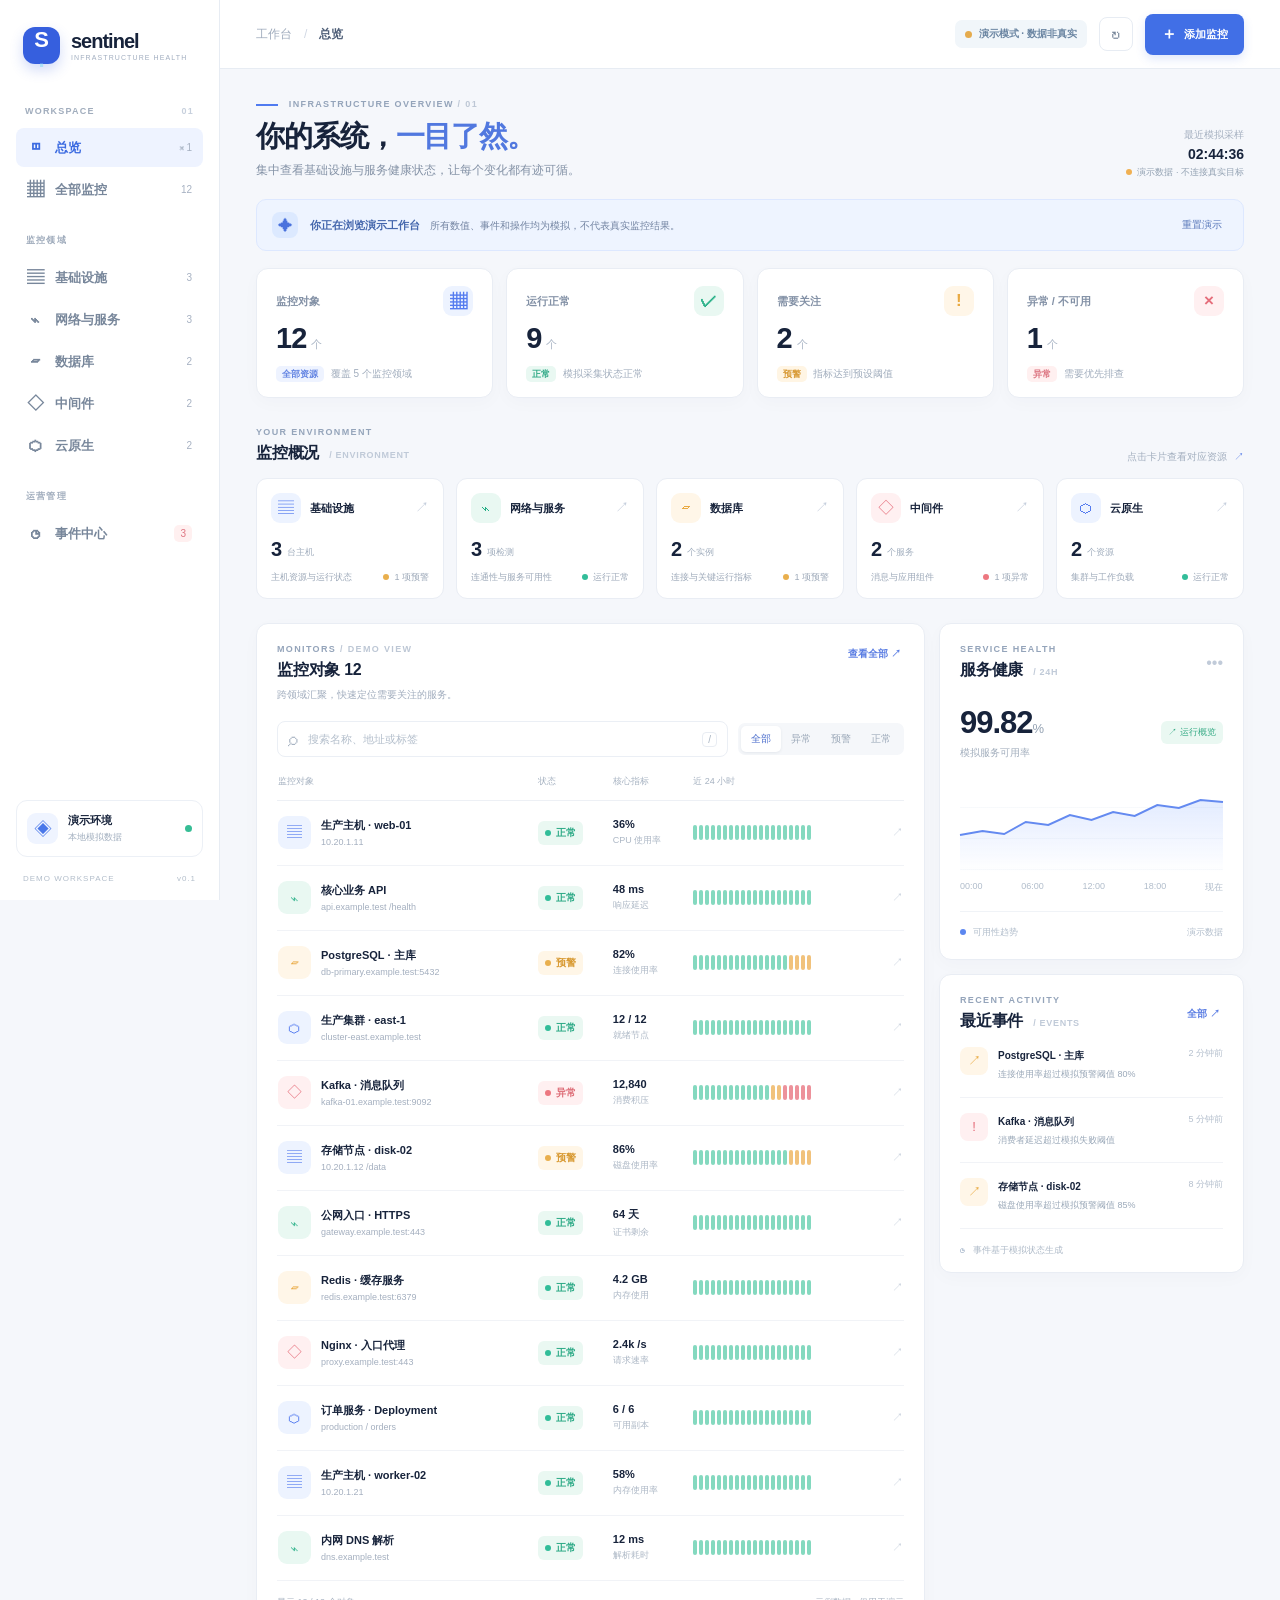
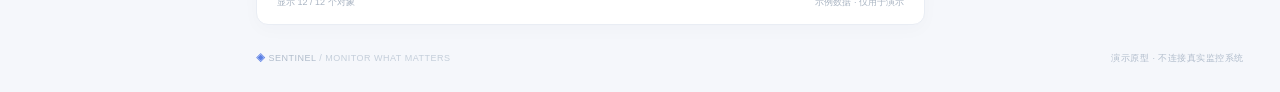
==== demo/index.html @ e1b3db6c "feat: add isolated monitoring workbench demo" ====
<!doctype html>
<html lang="zh-CN">
<head>
  <meta charset="utf-8">
  <meta name="viewport" content="width=device-width,initial-scale=1">
  <meta name="color-scheme" content="light">
  <title>Sentinel · 运维监控工作台演示</title>
  <link rel="stylesheet" href="style.css">
</head>
<body>
  <div class="app">
    <aside class="sidebar">
      <a class="brand" href="#overview"><span class="brand-icon">S<span>·</span></span><span><strong>sentinel</strong><small>INFRASTRUCTURE HEALTH</small></span></a>
      <div class="workspace-label">WORKSPACE <span>01</span></div>
      <nav class="nav" aria-label="工作台导航">
        <button class="nav-item active" data-view="overview"><span class="nav-symbol">◫</span>总览 <span class="nav-count">⌘ 1</span></button>
        <button class="nav-item" data-view="all"><span class="nav-symbol">▦</span>全部监控 <span class="nav-count" id="nav-total">—</span></button>
        <span class="nav-heading">监控领域</span>
        <button class="nav-item" data-view="host"><span class="nav-symbol">▤</span>基础设施 <span class="nav-count" data-count="host"></span></button>
        <button class="nav-item" data-view="network"><span class="nav-symbol">⌁</span>网络与服务 <span class="nav-count" data-count="network"></span></button>
        <button class="nav-item" data-view="database"><span class="nav-symbol">▱</span>数据库 <span class="nav-count" data-count="database"></span></button>
        <button class="nav-item" data-view="middleware"><span class="nav-symbol">◇</span>中间件 <span class="nav-count" data-count="middleware"></span></button>
        <button class="nav-item" data-view="cloud"><span class="nav-symbol">⬡</span>云原生 <span class="nav-count" data-count="cloud"></span></button>
        <span class="nav-heading">运营管理</span>
        <button class="nav-item" data-view="events"><span class="nav-symbol">◷</span>事件中心 <span class="event-count" id="nav-alerts">—</span></button>
      </nav>
      <div class="sidebar-footer"><div class="environment"><span class="env-icon">◈</span><span><strong>演示环境</strong><small>本地模拟数据</small></span><span class="env-dot"></span></div><p>DEMO WORKSPACE <span>v0.1</span></p></div>
    </aside>
    <main class="main">
      <header class="topbar"><div class="breadcrumb"><span>工作台</span><span class="crumb-sep">/</span><strong id="breadcrumb">总览</strong></div><div class="top-actions"><span class="demo-pill"><i></i>演示模式 · 数据非真实</span><button class="icon-button" id="refresh" title="模拟刷新" aria-label="模拟刷新">↻</button><button class="add-button" id="add-monitor"><span>＋</span> 添加监控</button></div></header>
      <div class="content">
        <section class="page-head"><div><div class="eyebrow"><span class="eyebrow-line"></span> INFRASTRUCTURE OVERVIEW <span> / 01</span></div><h1 id="page-title">你的系统，<em>一目了然。</em></h1><p id="page-subtitle">集中查看基础设施与服务健康状态，让每个变化都有迹可循。</p></div><div class="last-update"><span>最近模拟采样</span><strong id="last-updated">—</strong><small><i></i> 演示数据 · 不连接真实目标</small></div></section>
        <div class="demo-notice"><span class="notice-icon">✦</span><span><strong>你正在浏览演示工作台</strong><span>所有数值、事件和操作均为模拟，不代表真实监控结果。</span></span><button id="reset-demo">重置演示</button></div>
        <section class="summary" aria-label="模拟监控汇总"><article class="summary-card total"><div class="card-top"><span>监控对象</span><span class="summary-icon blue">▦</span></div><div class="summary-number"><strong id="stat-total">—</strong><small>个</small></div><p><span class="metric-tag blue-tag">全部资源</span> <span id="stat-total-note">覆盖 5 个监控领域</span></p></article><article class="summary-card"><div class="card-top"><span>运行正常</span><span class="summary-icon green">✓</span></div><div class="summary-number"><strong id="stat-ok">—</strong><small>个</small></div><p><span class="metric-tag green-tag">正常</span> 模拟采集状态正常</p></article><article class="summary-card"><div class="card-top"><span>需要关注</span><span class="summary-icon amber">!</span></div><div class="summary-number"><strong id="stat-warn">—</strong><small>个</small></div><p><span class="metric-tag amber-tag">预警</span> 指标达到预设阈值</p></article><article class="summary-card"><div class="card-top"><span>异常 / 不可用</span><span class="summary-icon red">×</span></div><div class="summary-number"><strong id="stat-fail">—</strong><small>个</small></div><p><span class="metric-tag red-tag">异常</span> 需要优先排查</p></article></section>
        <div class="section-title"><div><p class="section-eyebrow">YOUR ENVIRONMENT</p><h2>监控概况 <span> / ENVIRONMENT</span></h2></div><span class="muted-note">点击卡片查看对应资源 <span>↗</span></span></div>
        <section class="domain-grid" id="domain-grid" aria-label="领域概况"></section>
        <section class="work-grid"><article class="panel monitor-panel"><div class="panel-head"><div><p class="section-eyebrow">MONITORS <span> / DEMO VIEW</span></p><h2 id="list-title">监控对象 <span id="list-count" class="count-badge">—</span></h2><p>跨领域汇聚，快速定位需要关注的服务。</p></div><button class="text-button" id="view-all">查看全部 <span>↗</span></button></div>
          <div class="toolbar"><label class="search"><span>⌕</span><input id="search" type="search" placeholder="搜索名称、地址或标签" aria-label="搜索监控对象"><kbd>/</kbd></label><div class="status-tabs" role="group" aria-label="状态筛选"><button class="selected" data-filter="all">全部</button><button data-filter="fail">异常</button><button data-filter="warn">预警</button><button data-filter="ok">正常</button></div></div>
          <div class="table-wrap"><table><thead><tr><th>监控对象</th><th>状态</th><th>核心指标</th><th>近 24 小时</th><th></th></tr></thead><tbody id="monitor-body"></tbody></table></div><div class="empty hidden" id="empty">没有匹配的模拟监控。试试清除搜索或切换筛选条件。</div><div class="table-footer"><span id="table-summary">—</span><span>示例数据 · 仅用于演示</span></div>
        </article><aside class="right-column"><article class="panel health-panel"><div class="panel-head compact"><div><p class="section-eyebrow">SERVICE HEALTH</p><h2>服务健康 <span> / 24H</span></h2></div><span class="more">•••</span></div><div class="health-top"><div><strong id="health-number">—</strong><span>%</span><p>模拟服务可用率</p></div><span class="health-change">↗ 运行概览</span></div><div class="chart" id="health-chart" aria-label="模拟 24 小时服务健康趋势"></div><div class="chart-labels"><span>00:00</span><span>06:00</span><span>12:00</span><span>18:00</span><span>现在</span></div><div class="chart-legend"><span><i></i> 可用性趋势</span><span>演示数据</span></div></article><article class="panel activity-panel"><div class="panel-head compact"><div><p class="section-eyebrow">RECENT ACTIVITY</p><h2>最近事件 <span> / EVENTS</span></h2></div><button class="text-button" data-goto="events">全部 ↗</button></div><div id="event-list"></div><div class="activity-footer"><span>◷</span> 事件基于模拟状态生成</div></article></aside></section>
        <footer><span><b>◈</b> SENTINEL <span> / MONITOR WHAT MATTERS</span></span><span>演示原型 · 不连接真实监控系统</span></footer>
      </div>
    </main>
  </div>
  <dialog id="detail-dialog" class="dialog"><div id="detail-content"></div></dialog>
  <dialog id="add-dialog" class="dialog"><form id="add-form"><div class="dialog-head"><div><p class="section-eyebrow">DEMO ONLY</p><h2>添加模拟监控</h2><p>仅添加到当前浏览器会话，不连接目标或保存至真实配置。</p></div><button type="button" class="close-dialog" data-close="add-dialog" aria-label="关闭">×</button></div><label>监控名称<input name="name" required maxlength="60" placeholder="例如：订单服务"></label><label>监控领域<select name="domain"><option value="host">基础设施</option><option value="network">网络与服务</option><option value="database">数据库</option><option value="middleware">中间件</option><option value="cloud">云原生</option></select></label><label>示例地址<input name="target" required maxlength="100" placeholder="例如：orders.example.test"></label><div class="form-note">添加后将显示“未知”状态，不会执行网络请求。</div><div class="dialog-actions"><button type="button" class="button-secondary" data-close="add-dialog">取消</button><button type="submit" class="add-button">添加模拟对象</button></div></form></dialog>
  <div id="toast" class="toast" role="status" aria-live="polite"></div>
  <script src="app.js"></script>
</body>
</html>
---- demo/style.css ----
:root{--ink:#17233b;--muted:#8190a6;--line:#e7ecf3;--blue:#4776ed;--navy:#121d36;--green:#20ac86;--amber:#e6a43f;--red:#e76572;--paper:#f5f7fb;--font:"Bahnschrift","Microsoft YaHei UI","Noto Sans SC",sans-serif}
*{box-sizing:border-box}
body{margin:0;background:var(--paper);color:var(--ink);font-family:var(--font);font-size:13px}
button,input,select{font:inherit}
button{cursor:pointer}
.app{display:flex;min-height:100vh}
.sidebar{position:sticky;top:0;width:220px;height:100vh;flex:none;padding:27px 16px 17px;background:#fff;border-right:1px solid var(--line);display:flex;flex-direction:column}
.brand{display:flex;align-items:center;gap:11px;padding:0 7px;color:inherit;text-decoration:none}
.brand-icon{display:grid;place-items:center;width:37px;height:37px;border-radius:12px;color:#fff;background:#365fde;font-size:22px;font-weight:800;box-shadow:0 6px 13px #365fde38}
.brand-icon span{color:#aee1f7}
.brand strong{display:block;font-size:20px;letter-spacing:-1px}
.brand small{display:block;color:#a2aec0;font-size:7px;letter-spacing:1.1px;margin-top:1px}
.workspace-label,.nav-heading{color:#a1adbd;font-size:9px;letter-spacing:1.2px;font-weight:700}
.workspace-label{margin:42px 9px 12px}
.workspace-label span{float:right;color:#c7d0dd}
.nav{display:grid;gap:3px}
.nav-heading{padding:22px 10px 8px}
.nav-item{height:39px;display:flex;align-items:center;gap:11px;padding:0 11px;text-align:left;color:#78879b;border:0;border-radius:8px;background:transparent;font-weight:600}
.nav-item:hover{background:#f4f7fc;color:var(--blue)}
.nav-item.active{color:#3c6be1;background:#eef3ff}
.nav-symbol{width:17px;text-align:center;font-size:17px;line-height:1}
.nav-count,.event-count{margin-left:auto;color:#a6b1c2;font-size:10px;font-weight:500}
.event-count{padding:3px 6px;border-radius:5px;background:#fff0f0;color:#df7582}
.sidebar-footer{margin-top:auto}
.environment{display:flex;align-items:center;gap:10px;padding:12px 10px;border:1px solid #ecf0f6;border-radius:11px}
.env-icon{display:grid;place-items:center;width:31px;height:31px;border-radius:9px;background:#eff4ff;color:#4977e9;font-size:18px}
.environment strong,.environment small{display:block}
.environment strong{font-size:11px}
.environment small{font-size:9px;color:#a2afbf;margin-top:3px}
.env-dot,.demo-pill i,.last-update i{width:7px;height:7px;background:#36bd95;border-radius:50%}
.env-dot{margin-left:auto}
.sidebar-footer>p{margin:17px 7px 0;color:#b2bdca;font-size:8px;letter-spacing:1px}
.sidebar-footer>p span{float:right}
.main{min-width:0;flex:1}
.topbar{height:69px;background:#fff;border-bottom:1px solid var(--line);display:flex;align-items:center;justify-content:space-between;padding:0 36px}
.breadcrumb{display:flex;gap:12px;align-items:center;color:#a0acbd;font-size:12px}
.breadcrumb strong{color:#506079}
.crumb-sep{color:#d0d7e3}
.top-actions{display:flex;align-items:center;gap:12px}
.demo-pill{display:inline-flex;align-items:center;gap:7px;padding:7px 10px;border-radius:7px;color:#6984a1;background:#f1f6fa;font-size:10px;font-weight:600}
.demo-pill i{background:#e5ab4d}
.icon-button{border:1px solid var(--line);border-radius:8px;background:white;width:34px;height:34px;color:#78879a;font-size:19px}
.add-button{border:0;border-radius:8px;background:#416fe6;color:white;padding:10px 16px;font-size:11px;font-weight:700;box-shadow:0 4px 10px #416fe62b}
.add-button span{font-size:16px;vertical-align:-1px;margin-right:4px}
.content{max-width:1640px;margin:auto;padding:30px 36px 0}
.page-head{display:flex;justify-content:space-between;gap:24px;align-items:end;margin-bottom:20px}
.eyebrow,.section-eyebrow{font-size:9px;letter-spacing:1.35px;font-weight:700;color:#94a4ba}
.eyebrow span:last-child,.section-eyebrow span{color:#bdc7d5}
.eyebrow-line{display:inline-block;width:22px;height:2px;background:#507bf0;vertical-align:middle;margin-right:7px}
h1,h2,p{margin:0}
h1{margin-top:10px;font-size:29px;letter-spacing:-1.1px;line-height:1.18}
h1 em{color:#5178df;font-style:normal}
.page-head p{margin-top:9px;color:#8492a6;font-size:12px}
.last-update{text-align:right;white-space:nowrap}
.last-update>span,.last-update>strong,.last-update>small{display:block}
.last-update>span{color:#a5b0c0;font-size:10px}
.last-update>strong{font-size:14px;margin:4px 0}
.last-update>small{color:#92a1b2;font-size:9px}
.last-update i{display:inline-block;width:6px;height:6px;margin-right:3px;background:#f0b052}
.demo-notice{display:flex;align-items:center;gap:12px;padding:12px 15px;background:#eef4ff;border:1px solid #dde8ff;border-radius:10px;color:#7384a2;margin-bottom:17px}
.notice-icon{display:grid;place-items:center;width:26px;height:26px;border-radius:8px;background:#dce9ff;color:#4b73dd;font-size:15px}
.demo-notice strong{color:#4567ad;margin-right:10px;font-size:11px}
.demo-notice span span{font-size:10px}
.demo-notice button{margin-left:auto;border:0;background:none;color:#5978ba;font-size:10px}
.summary{display:grid;grid-template-columns:repeat(4,minmax(0,1fr));gap:13px}
.summary-card,.panel{background:#fff;border:1px solid #e9edf4;border-radius:12px;box-shadow:0 5px 18px rgba(35,54,95,.025)}
.summary-card{padding:17px 19px 16px;min-width:0}
.card-top{display:flex;align-items:center;justify-content:space-between;color:#8391a6;font-size:11px;font-weight:600}
.summary-icon{display:grid;place-items:center;width:30px;height:30px;border-radius:9px;font-size:17px}
.blue{background:#edf3ff;color:#547bef}
.green{background:#e9f8f2;color:#25af86}
.amber{background:#fff6e8;color:#e9aa43}
.red{background:#fff0f1;color:#e56d7a}
.summary-number{margin:6px 0 12px}
.summary-number strong{font-size:29px;letter-spacing:-1px}
.summary-number small{color:#aab5c5;margin-left:5px}
.summary-card p{color:#a1adbd;font-size:10px;white-space:nowrap}
.metric-tag{font-size:9px;font-weight:700;padding:3px 6px;border-radius:5px;margin-right:4px}
.blue-tag{background:#eef3ff;color:#6586e3}
.green-tag{background:#e9f8f2;color:#32aa88}
.amber-tag{background:#fff5e4;color:#d99c3a}
.red-tag{background:#fff0f0;color:#dc7480}
.section-title{display:flex;justify-content:space-between;align-items:end;margin:29px 0 14px}
.section-title h2,.panel h2{margin-top:6px;font-size:16px;letter-spacing:-.25px}
.section-title h2 span,.panel h2>span:not(.count-badge){color:#c0cad8;font-size:9px;letter-spacing:.7px;font-weight:600;margin-left:6px}
.muted-note{color:#a3afbf;font-size:10px}
.muted-note span{color:#5d82e9;margin-left:4px}
.domain-grid{display:grid;grid-template-columns:repeat(5,minmax(0,1fr));gap:12px}
.domain-card{background:#fff;border:1px solid #e9edf4;border-radius:11px;padding:14px;text-align:left;color:inherit;transition:border-color .15s,transform .15s}
.domain-card:hover{border-color:#b7cafa;transform:translateY(-2px)}
.domain-top{display:flex;align-items:center;gap:9px}
.domain-icon{display:grid;place-items:center;width:30px;height:30px;border-radius:9px;font-size:16px}
.domain-name{font-size:11px;font-weight:700}
.domain-arrow{margin-left:auto;color:#c5cfdd;font-size:14px}
.domain-numbers{display:flex;align-items:end;gap:5px;margin-top:16px}
.domain-numbers strong{font-size:20px;line-height:1}
.domain-numbers span{font-size:9px;color:#a0adbd}
.domain-bottom{display:flex;align-items:center;justify-content:space-between;margin-top:12px;color:#9da9b9;font-size:9px}
.domain-bottom b{font-weight:500}
.domain-bottom i,.status-dot{display:inline-block;width:6px;height:6px;border-radius:50%;margin-right:5px}
.ok-dot{background:#32bd99}
.warn-dot{background:#e9af4d}
.fail-dot{background:#ed7780}
.unknown-dot{background:#a4afbf}
.work-grid{display:grid;grid-template-columns:minmax(0,1fr) 305px;gap:14px;margin-top:24px}
.panel{min-width:0}
.monitor-panel{padding:20px 20px 0}
.panel-head{display:flex;justify-content:space-between;gap:12px;align-items:start}
.panel-head>div>p:last-child:not(.section-eyebrow){font-size:10px;color:#a0acbd;margin-top:7px}
.panel-head.compact{align-items:center}
.text-button{border:0;background:none;color:#5a7de3;font-size:10px;font-weight:700;padding:3px}
.toolbar{display:flex;align-items:center;gap:10px;margin:19px 0 6px}
.search{height:36px;display:flex;align-items:center;gap:8px;flex:1;min-width:0;padding:0 10px;border:1px solid #ebeff5;border-radius:8px;color:#a7b3c2}
.search>span{font-size:19px}
.search input{border:0;outline:0;min-width:0;width:100%;color:var(--ink);font-size:11px}
.search input::placeholder{color:#b4bfcc}
.search:focus-within{border-color:#8eacfa}
.search kbd{border:1px solid #e9edf3;padding:1px 5px;border-radius:4px;font:10px var(--font);color:#a6b2c0}
.status-tabs{display:flex;background:#f5f7fa;padding:3px;border-radius:7px;white-space:nowrap}
.status-tabs button{border:0;background:none;color:#9ba8b8;font-size:10px;padding:6px 10px;border-radius:5px}
.status-tabs button.selected{background:#fff;color:#4b6dcc;box-shadow:0 1px 3px #14274713}
.table-wrap{overflow-x:auto}
table{border-collapse:collapse;width:100%;min-width:590px;text-align:left}
th{height:37px;border-bottom:1px solid #edf0f5;color:#a6b2c1;font-size:9px;font-weight:500}
td{height:65px;border-bottom:1px solid #f1f3f7;font-size:11px}
tbody tr{cursor:pointer}
tbody tr:hover{background:#fafbfe}
.asset{display:flex;align-items:center;gap:10px}
.asset-icon{display:grid;place-items:center;width:33px;height:33px;flex:none;border-radius:9px;font-size:15px}
.asset strong,.asset small{display:block}
.asset strong{font-size:11px}
.asset small{margin-top:4px;color:#a4afbf;font-size:9px}
.status{display:inline-flex;align-items:center;padding:5px 7px;border-radius:6px;font-size:10px;font-weight:600}
.status.ok{background:#eaf8f2;color:#2eaa87}
.status.warn{background:#fff6e7;color:#d89a33}
.status.fail{background:#fff0f1;color:#de6e78}
.status.unknown{background:#f1f3f7;color:#8896a9}
.metric-value{font-weight:700;font-size:11px}
.metric-label{display:block;color:#acb7c5;font-size:9px;margin-top:4px}
.heartbeat{display:flex;gap:2px}
.heartbeat i{width:4px;height:15px;border-radius:2px;background:#84d9bf}
.heartbeat i.warn{background:#f1c27c}
.heartbeat i.fail{background:#ed929b}
.heartbeat i.unknown{background:#d7dee9}
.row-arrow{color:#c5cedb;text-align:right}
.table-footer{display:flex;justify-content:space-between;gap:8px;padding:15px 0;color:#a9b4c2;font-size:9px}
.right-column{display:grid;gap:14px;align-content:start}
.health-panel,.activity-panel{padding:20px}
.more{color:#c1cbd9;font-size:16px}
.health-top{display:flex;align-items:center;justify-content:space-between;margin-top:24px}
.health-top strong{font-size:31px;letter-spacing:-1px}
.health-top>div>span{color:#93a1b2;font-size:13px}
.health-top p{color:#a1adbc;font-size:10px;margin-top:5px}
.health-change{padding:5px 7px;border-radius:6px;background:#eaf8f2;color:#39ac87;font-size:9px}
.chart{height:96px;margin-top:17px;position:relative;background:repeating-linear-gradient(to bottom,transparent 0,transparent 30px,#eff3f7 31px)}
.chart svg{width:100%;height:100%;overflow:visible}
.chart-labels,.chart-legend{display:flex;justify-content:space-between;color:#b1bdcb;font-size:9px}
.chart-labels{margin-top:8px}
.chart-legend{border-top:1px solid #f0f3f7;margin-top:17px;padding-top:14px}
.chart-legend i{display:inline-block;width:6px;height:6px;background:#5c87f0;border-radius:50%;margin-right:4px}
.activity-panel{padding-bottom:0}
.event{display:flex;gap:10px;padding:15px 0;border-bottom:1px solid #f1f3f7}
.event-icon{display:grid;place-items:center;width:28px;height:28px;flex:none;border-radius:8px;font-size:13px}
.event-body{min-width:0}
.event-body strong{font-size:10px}
.event-body p{color:#9ba9b9;font-size:9px;margin-top:5px;line-height:1.5}
.event time{margin-left:auto;color:#b4bfcd;white-space:nowrap;font-size:9px}
.activity-footer{padding:15px 0;color:#aebac8;font-size:9px}
.activity-footer span{color:#8ca0bb;margin-right:5px}
footer{display:flex;justify-content:space-between;padding:27px 0;color:#b1bdcc;font-size:9px;letter-spacing:.5px}
footer b{color:#5a7fe5}
footer span span{color:#c4ceda}
.empty{padding:36px;text-align:center;color:#9aa9ba}
.hidden{display:none!important}
.dialog{border:0;padding:0;border-radius:16px;box-shadow:0 24px 80px #13244930;width:min(510px,calc(100% - 32px));color:var(--ink)}
.dialog::backdrop{background:rgba(15,29,51,.45)}
.dialog form,.detail-inner{padding:25px}
.dialog-head{display:flex;justify-content:space-between;gap:15px}
.dialog-head h2{font-size:20px;margin:5px 0 8px}
.dialog-head p:not(.section-eyebrow){font-size:11px;color:#90a0b2;line-height:1.7}
.close-dialog{border:0;background:#f3f6fa;border-radius:8px;width:30px;height:30px;font-size:19px;color:#7f8da0;flex:none}
.dialog label{display:block;margin-top:17px;color:#56677e;font-weight:700;font-size:11px}
.dialog input,.dialog select{display:block;width:100%;height:40px;padding:0 11px;margin-top:7px;border:1px solid #dfe6f0;border-radius:8px;background:white;color:var(--ink)}
.form-note{margin-top:17px;padding:10px;border-radius:8px;background:#f0f5ff;color:#6b83ad;font-size:10px;line-height:1.6}
.dialog-actions{display:flex;justify-content:flex-end;gap:9px;margin-top:20px}
.button-secondary{border:1px solid #e5ebf3;background:white;color:#718198;border-radius:8px;padding:9px 15px;font-size:11px}
.detail-grid{display:grid;grid-template-columns:1fr 1fr;gap:10px;margin-top:20px}
.detail-cell{padding:14px;border-radius:9px;background:#f5f7fb}
.detail-cell small,.detail-cell strong{display:block}
.detail-cell small{color:#98a6b8;font-size:10px;margin-bottom:7px}
.detail-cell strong{overflow-wrap:anywhere;font-size:12px}
.detail-note{margin-top:16px;color:#9aa9b8;font-size:10px;line-height:1.6}
.toast{position:fixed;bottom:24px;left:50%;transform:translate(-50%,20px);opacity:0;pointer-events:none;background:#1c2b44;color:white;padding:11px 16px;border-radius:9px;font-size:11px;transition:.2s;z-index:20}
.toast.show{transform:translate(-50%,0);opacity:1}
:focus-visible{outline:2px solid #7194f2;outline-offset:3px}
@media(max-width:1100px){.sidebar{width:190px}
.topbar{padding:0 24px}
.content{padding:26px 24px 0}
.domain-grid{grid-template-columns:repeat(3,1fr)}
.work-grid{grid-template-columns:minmax(0,1fr) 280px}
}
@media(max-width:850px){.sidebar{position:static;width:64px;padding:22px 9px}
.brand{padding:0;justify-content:center}
.brand>span:last-child,.workspace-label,.nav-heading,.nav-item:not(.active) .nav-count,.nav-item .nav-count,.nav-item .event-count,.sidebar-footer{display:none}
.nav{margin-top:36px}
.nav-item{justify-content:center;padding:0;font-size:0;gap:0}
.nav-symbol{font-size:19px}
.work-grid{grid-template-columns:1fr}
.right-column{grid-template-columns:1fr 1fr}
.summary{grid-template-columns:repeat(2,1fr)}
.content{padding:25px 20px 0}
}
@media(max-width:560px){.topbar{padding:0 15px}
.top-actions{gap:7px}
.demo-pill{font-size:0;padding:8px}
.demo-pill i{width:8px;height:8px}
.add-button{padding:10px;font-size:10px}
.content{padding:22px 14px 0}
.page-head{display:block}
.last-update{text-align:left;margin-top:13px;display:flex;gap:8px;align-items:center}
.last-update>span,.last-update>strong,.last-update>small{display:inline}
.last-update>strong{font-size:11px}
.last-update>small{font-size:8px}
h1{font-size:24px}
.page-head p{line-height:1.6}
.demo-notice span span{display:block;margin-top:4px;line-height:1.5}
.demo-notice button{white-space:nowrap}
.summary{gap:8px}
.summary-card{padding:13px}
.summary-number strong{font-size:25px}
.summary-card p{white-space:normal;line-height:1.6}
.domain-grid{grid-template-columns:repeat(2,1fr);gap:8px}
.domain-card{padding:12px}
.work-grid{margin-top:18px}
.monitor-panel{padding:16px 13px 0}
.toolbar{flex-wrap:wrap}
.search{flex-basis:100%}
.status-tabs{width:100%;justify-content:space-between}
.status-tabs button{flex:1}
.right-column{grid-template-columns:1fr}
.muted-note{display:none}
.section-title h2 span,.panel h2>span:not(.count-badge){display:none}
footer{gap:10px;line-height:1.6}
.sidebar{width:54px}
.brand-icon{width:34px;height:34px}
.demo-notice{padding:10px}
.notice-icon{display:none}
}
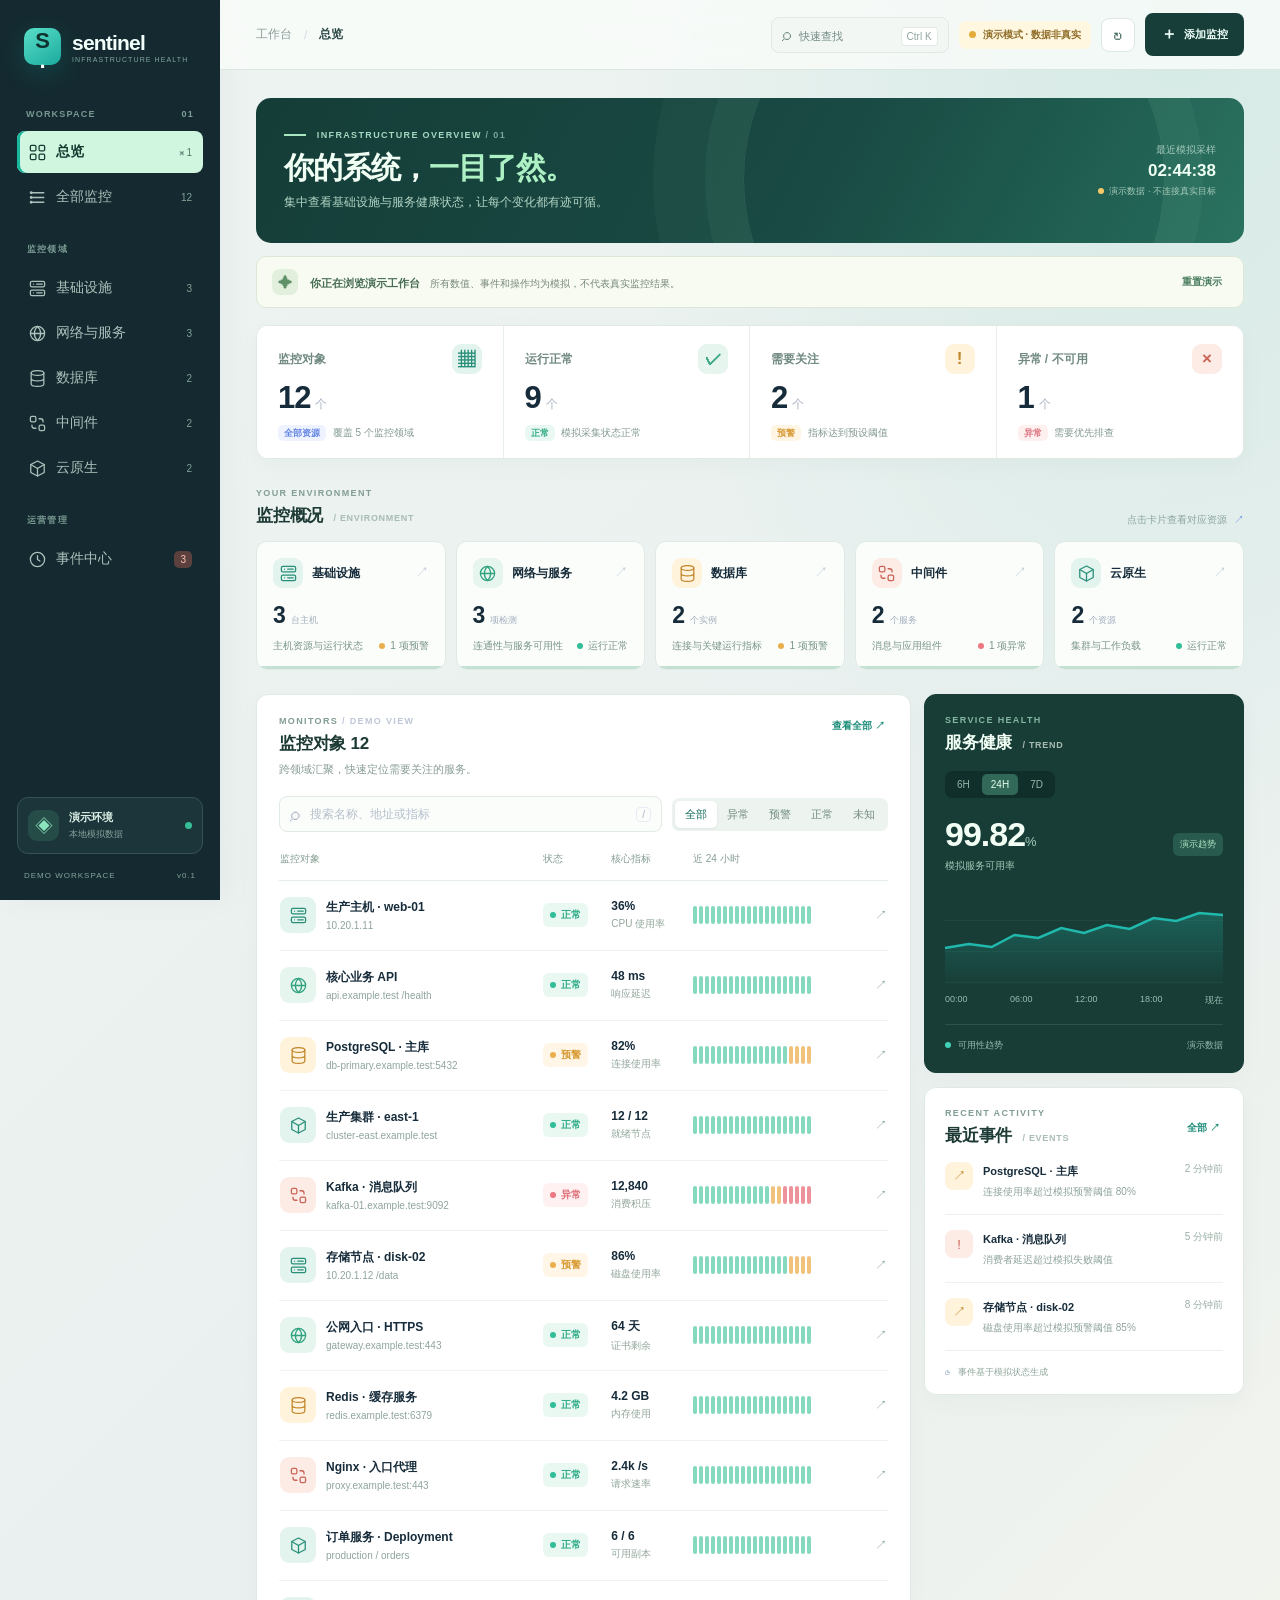
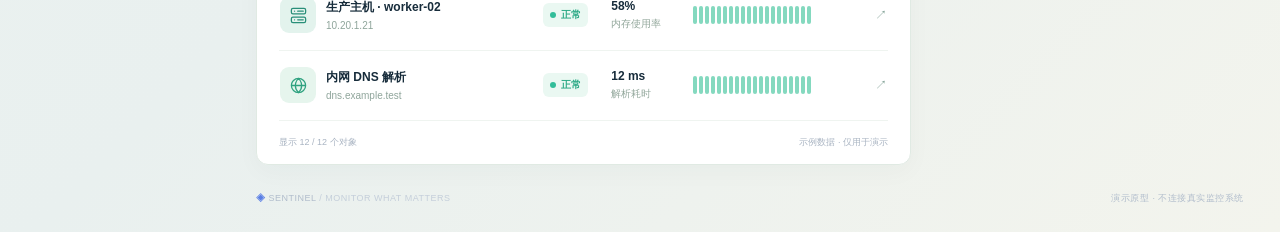
==== commit b46b8004: "feat: refine demo monitoring workbench interactions" ====
--- a/demo/index.html
+++ b/demo/index.html
@@ -27,7 +27,7 @@
       <div class="sidebar-footer"><div class="environment"><span class="env-icon">◈</span><span><strong>演示环境</strong><small>本地模拟数据</small></span><span class="env-dot"></span></div><p>DEMO WORKSPACE <span>v0.1</span></p></div>
     </aside>
     <main class="main">
-      <header class="topbar"><div class="breadcrumb"><span>工作台</span><span class="crumb-sep">/</span><strong id="breadcrumb">总览</strong></div><div class="top-actions"><span class="demo-pill"><i></i>演示模式 · 数据非真实</span><button class="icon-button" id="refresh" title="模拟刷新" aria-label="模拟刷新">↻</button><button class="add-button" id="add-monitor"><span>＋</span> 添加监控</button></div></header>
+      <header class="topbar"><div class="breadcrumb"><span>工作台</span><span class="crumb-sep">/</span><strong id="breadcrumb">总览</strong></div><div class="top-actions"><button class="quick-search" id="command-open" aria-label="打开快速查找"><span>⌕</span> 快速查找 <kbd>Ctrl K</kbd></button><span class="demo-pill"><i></i>演示模式 · 数据非真实</span><button class="icon-button" id="refresh" title="模拟刷新" aria-label="模拟刷新">↻</button><button class="add-button" id="add-monitor"><span>＋</span> 添加监控</button></div></header>
       <div class="content">
         <section class="page-head"><div><div class="eyebrow"><span class="eyebrow-line"></span> INFRASTRUCTURE OVERVIEW <span> / 01</span></div><h1 id="page-title">你的系统，<em>一目了然。</em></h1><p id="page-subtitle">集中查看基础设施与服务健康状态，让每个变化都有迹可循。</p></div><div class="last-update"><span>最近模拟采样</span><strong id="last-updated">—</strong><small><i></i> 演示数据 · 不连接真实目标</small></div></section>
         <div class="demo-notice"><span class="notice-icon">✦</span><span><strong>你正在浏览演示工作台</strong><span>所有数值、事件和操作均为模拟，不代表真实监控结果。</span></span><button id="reset-demo">重置演示</button></div>
@@ -35,15 +35,16 @@
         <div class="section-title"><div><p class="section-eyebrow">YOUR ENVIRONMENT</p><h2>监控概况 <span> / ENVIRONMENT</span></h2></div><span class="muted-note">点击卡片查看对应资源 <span>↗</span></span></div>
         <section class="domain-grid" id="domain-grid" aria-label="领域概况"></section>
         <section class="work-grid"><article class="panel monitor-panel"><div class="panel-head"><div><p class="section-eyebrow">MONITORS <span> / DEMO VIEW</span></p><h2 id="list-title">监控对象 <span id="list-count" class="count-badge">—</span></h2><p>跨领域汇聚，快速定位需要关注的服务。</p></div><button class="text-button" id="view-all">查看全部 <span>↗</span></button></div>
-          <div class="toolbar"><label class="search"><span>⌕</span><input id="search" type="search" placeholder="搜索名称、地址或标签" aria-label="搜索监控对象"><kbd>/</kbd></label><div class="status-tabs" role="group" aria-label="状态筛选"><button class="selected" data-filter="all">全部</button><button data-filter="fail">异常</button><button data-filter="warn">预警</button><button data-filter="ok">正常</button></div></div>
+          <div class="toolbar"><label class="search"><span>⌕</span><input id="search" type="search" placeholder="搜索名称、地址或指标" aria-label="搜索监控对象"><kbd>/</kbd></label><div class="status-tabs" role="group" aria-label="状态筛选"><button class="selected" data-filter="all" aria-pressed="true">全部</button><button data-filter="fail" aria-pressed="false">异常</button><button data-filter="warn" aria-pressed="false">预警</button><button data-filter="ok" aria-pressed="false">正常</button><button data-filter="unknown" aria-pressed="false">未知</button></div></div>
           <div class="table-wrap"><table><thead><tr><th>监控对象</th><th>状态</th><th>核心指标</th><th>近 24 小时</th><th></th></tr></thead><tbody id="monitor-body"></tbody></table></div><div class="empty hidden" id="empty">没有匹配的模拟监控。试试清除搜索或切换筛选条件。</div><div class="table-footer"><span id="table-summary">—</span><span>示例数据 · 仅用于演示</span></div>
-        </article><aside class="right-column"><article class="panel health-panel"><div class="panel-head compact"><div><p class="section-eyebrow">SERVICE HEALTH</p><h2>服务健康 <span> / 24H</span></h2></div><span class="more">•••</span></div><div class="health-top"><div><strong id="health-number">—</strong><span>%</span><p>模拟服务可用率</p></div><span class="health-change">↗ 运行概览</span></div><div class="chart" id="health-chart" aria-label="模拟 24 小时服务健康趋势"></div><div class="chart-labels"><span>00:00</span><span>06:00</span><span>12:00</span><span>18:00</span><span>现在</span></div><div class="chart-legend"><span><i></i> 可用性趋势</span><span>演示数据</span></div></article><article class="panel activity-panel"><div class="panel-head compact"><div><p class="section-eyebrow">RECENT ACTIVITY</p><h2>最近事件 <span> / EVENTS</span></h2></div><button class="text-button" data-goto="events">全部 ↗</button></div><div id="event-list"></div><div class="activity-footer"><span>◷</span> 事件基于模拟状态生成</div></article></aside></section>
+        </article><aside class="right-column"><article class="panel health-panel"><div class="panel-head compact"><div><p class="section-eyebrow">SERVICE HEALTH</p><h2>服务健康 <span> / TREND</span></h2></div></div><div class="period-tabs" role="group" aria-label="模拟趋势时间范围"><button data-period="6h" aria-pressed="false">6H</button><button data-period="24h" class="selected" aria-pressed="true">24H</button><button data-period="7d" aria-pressed="false">7D</button></div><div class="health-top"><div><strong id="health-number">—</strong><span>%</span><p>模拟服务可用率</p></div><span class="health-change">演示趋势</span></div><div class="chart" id="health-chart" aria-label="模拟服务健康趋势"></div><div class="chart-labels" id="chart-labels"></div><div class="chart-legend"><span><i></i> 可用性趋势</span><span>演示数据</span></div></article><article class="panel activity-panel"><div class="panel-head compact"><div><p class="section-eyebrow">RECENT ACTIVITY</p><h2>最近事件 <span> / EVENTS</span></h2></div><button class="text-button" data-goto="events">全部 ↗</button></div><div id="event-list"></div><div class="activity-footer"><span>◷</span> 事件基于模拟状态生成</div></article></aside></section>
         <footer><span><b>◈</b> SENTINEL <span> / MONITOR WHAT MATTERS</span></span><span>演示原型 · 不连接真实监控系统</span></footer>
       </div>
     </main>
   </div>
   <dialog id="detail-dialog" class="dialog"><div id="detail-content"></div></dialog>
   <dialog id="add-dialog" class="dialog"><form id="add-form"><div class="dialog-head"><div><p class="section-eyebrow">DEMO ONLY</p><h2>添加模拟监控</h2><p>仅添加到当前浏览器会话，不连接目标或保存至真实配置。</p></div><button type="button" class="close-dialog" data-close="add-dialog" aria-label="关闭">×</button></div><label>监控名称<input name="name" required maxlength="60" placeholder="例如：订单服务"></label><label>监控领域<select name="domain"><option value="host">基础设施</option><option value="network">网络与服务</option><option value="database">数据库</option><option value="middleware">中间件</option><option value="cloud">云原生</option></select></label><label>示例地址<input name="target" required maxlength="100" placeholder="例如：orders.example.test"></label><div class="form-note">添加后将显示“未知”状态，不会执行网络请求。</div><div class="dialog-actions"><button type="button" class="button-secondary" data-close="add-dialog">取消</button><button type="submit" class="add-button">添加模拟对象</button></div></form></dialog>
+  <dialog id="command-dialog" class="dialog command-dialog" aria-label="快速查找"><div class="command-wrap"><div class="command-top"><span>⌕</span><input id="command-input" type="search" placeholder="查找监控对象或领域…" aria-label="快速查找"><button type="button" class="close-dialog" data-close="command-dialog" aria-label="关闭">×</button></div><p class="command-caption">模拟数据 · 按名称、地址或领域查找</p><div id="command-results" class="command-results"></div><div class="command-footer"><span>选择结果以查看详情</span><span>ESC 关闭</span></div></div></dialog>
   <div id="toast" class="toast" role="status" aria-live="polite"></div>
   <script src="app.js"></script>
 </body>
--- a/demo/style.css
+++ b/demo/style.css
@@ -193,6 +193,34 @@
 .toast{position:fixed;bottom:24px;left:50%;transform:translate(-50%,20px);opacity:0;pointer-events:none;background:#1c2b44;color:white;padding:11px 16px;border-radius:9px;font-size:11px;transition:.2s;z-index:20}
 .toast.show{transform:translate(-50%,0);opacity:1}
 :focus-visible{outline:2px solid #7194f2;outline-offset:3px}
+
+/* Operations workbench: restrained graphite, teal signals and warm surfaces. */
+:root{--ink:#172c3b;--muted:#70858b;--line:#dce7e5;--blue:#147d78;--paper:#edf3f1;--teal:#16b7a7;--font:"Bahnschrift","Microsoft YaHei UI","Noto Sans SC",sans-serif}
+body{background:radial-gradient(ellipse at 92% 0,#d5eae5 0,transparent 34%),linear-gradient(135deg,#eef4f1,#e9f0ef 60%,#f3f4ed);font-size:14px}
+.sidebar{background:#142a30;border:0;color:#e7f3ef;padding:28px 17px 20px;box-shadow:8px 0 30px #142a300a}
+.brand{color:#f2fffa}.brand-icon{background:linear-gradient(145deg,#59dfc8,#1baa9e);color:#10322f;border-radius:10px;box-shadow:0 7px 24px #14a99b38}.brand-icon span{color:#fff}.brand strong{font-size:21px;letter-spacing:-.8px}.brand small{color:#80a49c}
+.workspace-label,.nav-heading{color:#779790}.workspace-label{margin-top:44px}.workspace-label span{color:#7e9f96}
+.nav-item{color:#acc1bb;height:42px;border-radius:8px;font-weight:500}.nav-item:hover{background:#1d3d40;color:#d7fff1}.nav-item.active{background:#d1f6df;color:#143b31;font-weight:700;box-shadow:inset 3px 0 #19b79e}.nav-symbol svg,.domain-icon svg,.asset-icon svg{width:19px;height:19px;display:block}.nav-count{color:#83a198}.nav-item.active .nav-count{color:#527b6d}.event-count{background:#5c403e;color:#ffc3b5}
+.environment{border-color:#375158;background:#1b353a}.environment strong{color:#dcefe6}.environment small,.sidebar-footer>p{color:#86a29b}.env-icon{background:#264c48;color:#8ce4be}
+.topbar{height:70px;padding:0 36px;background:rgba(250,253,250,.78);backdrop-filter:blur(12px);border-color:#dbe7e2}.breadcrumb{color:#8a9e9b}.breadcrumb strong{color:#2d4948}.top-actions{gap:10px}.quick-search{height:36px;min-width:178px;padding:0 10px;text-align:left;background:#f2f7f4;border:1px solid #dfeae4;border-radius:8px;color:#708b82;font-size:11px}.quick-search span{font-size:18px;margin-right:5px}.quick-search kbd{float:right;margin-top:3px;color:#8da39b;font:10px var(--font);background:white;padding:3px 5px;border:1px solid #e1eae5;border-radius:4px}
+.demo-pill{background:#fff7df;color:#8e6b27}.demo-pill i{background:#e5ac3c}.icon-button{background:#fff;border-color:#dce8e1;color:#41685c}.add-button{background:#173e38;color:#edfff7;box-shadow:none;padding:11px 16px}.add-button:hover{background:#236055}
+.content{max-width:1600px;padding:28px 36px 0}.page-head{position:relative;overflow:hidden;align-items:center;background:linear-gradient(118deg,#153d38 0%,#194a43 57%,#256d5c 100%);padding:26px 28px;border-radius:15px;color:#f2fff5;margin-bottom:13px;min-height:145px}.page-head:after{content:"";position:absolute;right:8%;top:-130px;width:420px;height:420px;border:1px solid #b6f5d31c;border-radius:50%;box-shadow:0 0 0 38px #b6f5d30b,0 0 0 90px #b6f5d308;pointer-events:none}.page-head>div{position:relative;z-index:1}.eyebrow{color:#a4d8c0}.eyebrow span:last-child{color:#78a99b}.eyebrow-line{background:#a9e8bf}h1{font-size:30px;letter-spacing:-1px}h1 em{color:#adf0c4}.page-head p{color:#b2d5c5;font-size:12px}.last-update>span{color:#a4c9b9}.last-update>strong{color:#effff3;font-size:17px}.last-update>small{color:#a6cab9}.last-update i{background:#f6c968}
+.demo-notice{border:1px solid #dce8d5;background:#f8fbf2;color:#77887a}.notice-icon{background:#e2efdc;color:#5e9168}.demo-notice strong{color:#476c53}.demo-notice button{color:#477b5d;font-weight:700}
+.summary{gap:0;background:#fff;border:1px solid #e0eae3;border-radius:12px;overflow:hidden;box-shadow:0 7px 24px #254f3b08}.summary-card{border:0;border-radius:0;box-shadow:none;padding:18px 21px;border-right:1px solid #e8efeb}.summary-card:last-child{border-right:0}.card-top{color:#718a81;font-size:12px}.summary-number{margin:6px 0 10px}.summary-number strong{font-size:31px;letter-spacing:-1px;font-feature-settings:"tnum"}.summary-card p{font-size:10px;color:#839990}
+.section-title{margin-top:29px}.section-eyebrow{color:#829d93}.section-title h2,.panel h2{font-size:17px;color:#1d3a34}.section-title h2 span,.panel h2>span:not(.count-badge){color:#a8bcb2}.muted-note{color:#8ca69c}
+.domain-grid{gap:10px}.domain-card{border:1px solid #dfeae4;background:#fbfdfa;padding:16px;border-radius:11px;position:relative;overflow:hidden}.domain-card:before{content:"";position:absolute;inset:auto 0 0;height:3px;background:#abd4c4;opacity:.7}.domain-card:hover{border-color:#69ba9e;transform:translateY(-3px);box-shadow:0 9px 20px #285b4020}.domain-icon,.asset-icon{border-radius:9px}.domain-name{font-size:12px}.domain-numbers strong{font-size:23px}.domain-bottom{font-size:10px;color:#789489}.domain-bottom b{white-space:nowrap}
+.blue{background:#e3f3ed;color:#298f79}.green{background:#e6f5ed;color:#30a280}.amber{background:#fff3dc;color:#c2872b}.red{background:#fdebe6;color:#c96355}
+.work-grid{grid-template-columns:minmax(0,1fr) 320px;gap:13px}.panel{border:1px solid #e0eae3;box-shadow:0 7px 24px #254f3b08}.monitor-panel{padding:21px 22px 0}.panel-head>div>p:last-child:not(.section-eyebrow){font-size:11px;color:#879b94}.text-button{color:#198b76}.search{border-color:#dfebe3;background:#fbfdfb}.search input{background:transparent;font-size:12px}.search:focus-within{border-color:#61b99d}.status-tabs{background:#edf4ef}.status-tabs button{font-size:11px;color:#718a80}.status-tabs button.selected{color:#176c5d}
+th{color:#859d92;font-size:10px;height:42px;border-color:#e6eee9}td{height:70px;border-color:#eff4f0;font-size:12px}tbody tr:hover{background:#f4faf6}.asset strong{font-size:12px}.asset small{color:#8fa59b;font-size:10px}.asset-icon{width:36px;height:36px}.status{font-size:10px}.metric-value{font-size:12px}.metric-label{color:#91a69a;font-size:10px}.heartbeat i{height:18px;width:4px}.row-arrow{color:#86a59a}
+.health-panel{background:#183d37;color:#f3fff5;border-color:#183d37}.health-panel .section-eyebrow{color:#83b8a2}.health-panel h2{color:#f1fff4}.health-top strong{font-size:34px}.health-top p{color:#a0cab7}.health-top>div>span{color:#a0cab7}.health-change{background:#285b4e;color:#b1e6c5}.chart{background:repeating-linear-gradient(to bottom,transparent 0,transparent 30px,#b3ead41a 31px)}.chart-labels,.chart-legend{color:#95bdae}.chart-legend{border-color:#b2e9d321}.chart-legend i{background:#40d2b7}.period-tabs{display:flex;gap:3px;margin-top:17px;width:max-content;padding:3px;background:#102f2b;border-radius:7px}.period-tabs button{border:0;color:#92b6a9;background:none;font-size:10px;border-radius:5px;padding:5px 9px}.period-tabs button.selected{background:#326858;color:#e5fff0}.health-top{margin-top:17px}
+.event{width:100%;border:0;border-bottom:1px solid #edf2ee;background:transparent;text-align:left;color:inherit}.event:hover{background:#f3faf5}.event-body{display:block}.event-body strong{font-size:11px}.event-body>span{display:block;color:#8da39a;font-size:10px;margin-top:5px;line-height:1.5}.event time{font-size:10px;color:#9aafa4}.activity-footer{color:#90a69b}
+.command-dialog{width:min(620px,calc(100% - 32px));padding:0}.command-wrap{padding:20px}.command-top{display:flex;align-items:center;gap:10px}.command-top>span{font-size:22px;color:#689284}.command-top input{flex:1;width:auto;height:40px;margin:0;border:0;font-size:15px;outline:none}.command-caption{margin:12px 0 7px;color:#94a99c;font-size:11px}.command-results{display:grid;gap:3px;max-height:350px;overflow:auto}.command-result{display:flex;align-items:center;gap:10px;width:100%;padding:10px;border:0;border-radius:8px;background:transparent;color:var(--ink);text-align:left}.command-result:hover,.command-result:focus-visible{background:#eef7f1}.command-result>span:nth-child(2){flex:1;min-width:0}.command-result strong,.command-result small{display:block}.command-result strong{font-size:12px}.command-result small{font-size:10px;color:#94a99e;margin-top:4px;overflow:hidden;text-overflow:ellipsis;white-space:nowrap}.command-arrow{color:#91a99e}.command-footer{display:flex;justify-content:space-between;border-top:1px solid #e7eee9;margin-top:10px;padding-top:13px;color:#9aada2;font-size:10px}
+@keyframes workbench-enter{from{opacity:0;transform:translateY(10px)}to{opacity:1;transform:translateY(0)}}
+.page-head,.summary,.domain-grid,.work-grid{animation:workbench-enter .45s both}.summary{animation-delay:.06s}.domain-grid{animation-delay:.11s}.work-grid{animation-delay:.16s}
+@media(max-width:1100px){.domain-grid{grid-template-columns:repeat(3,minmax(0,1fr))}.domain-bottom{gap:5px;flex-wrap:wrap}.work-grid{grid-template-columns:minmax(0,1fr) 280px}}
+@media(max-width:850px){.sidebar{width:64px}.brand-icon{width:37px;height:37px}.nav-item{height:42px}.quick-search{min-width:36px;width:36px;font-size:0}.quick-search span{font-size:19px;margin:0}.quick-search kbd{display:none}.work-grid{grid-template-columns:1fr}.right-column{grid-template-columns:1fr 1fr}.summary{grid-template-columns:repeat(2,1fr)}.summary-card:nth-child(2){border-right:0}.summary-card:nth-child(-n+2){border-bottom:1px solid #e8efeb}}
+@media(max-width:560px){.sidebar{width:54px}.content{padding:18px 14px 0}.topbar{padding:0 12px}.page-head{padding:21px 18px;min-height:0}.page-head h1{font-size:23px}.last-update{margin-top:15px}.demo-pill{font-size:0}.domain-grid{grid-template-columns:repeat(2,minmax(0,1fr))}.domain-card{padding:12px}.right-column{grid-template-columns:1fr}.status-tabs{overflow-x:auto}.status-tabs button{padding:7px}.summary-card{padding:14px}.summary-card:nth-child(2){border-right:0}.summary-card p{white-space:normal}.command-result .status{display:none}}
+@media(prefers-reduced-motion:reduce){*,*::before,*::after{animation-duration:.01ms!important;animation-iteration-count:1!important;scroll-behavior:auto!important;transition-duration:.01ms!important}}
 @media(max-width:1100px){.sidebar{width:190px}
 .topbar{padding:0 24px}
 .content{padding:26px 24px 0}
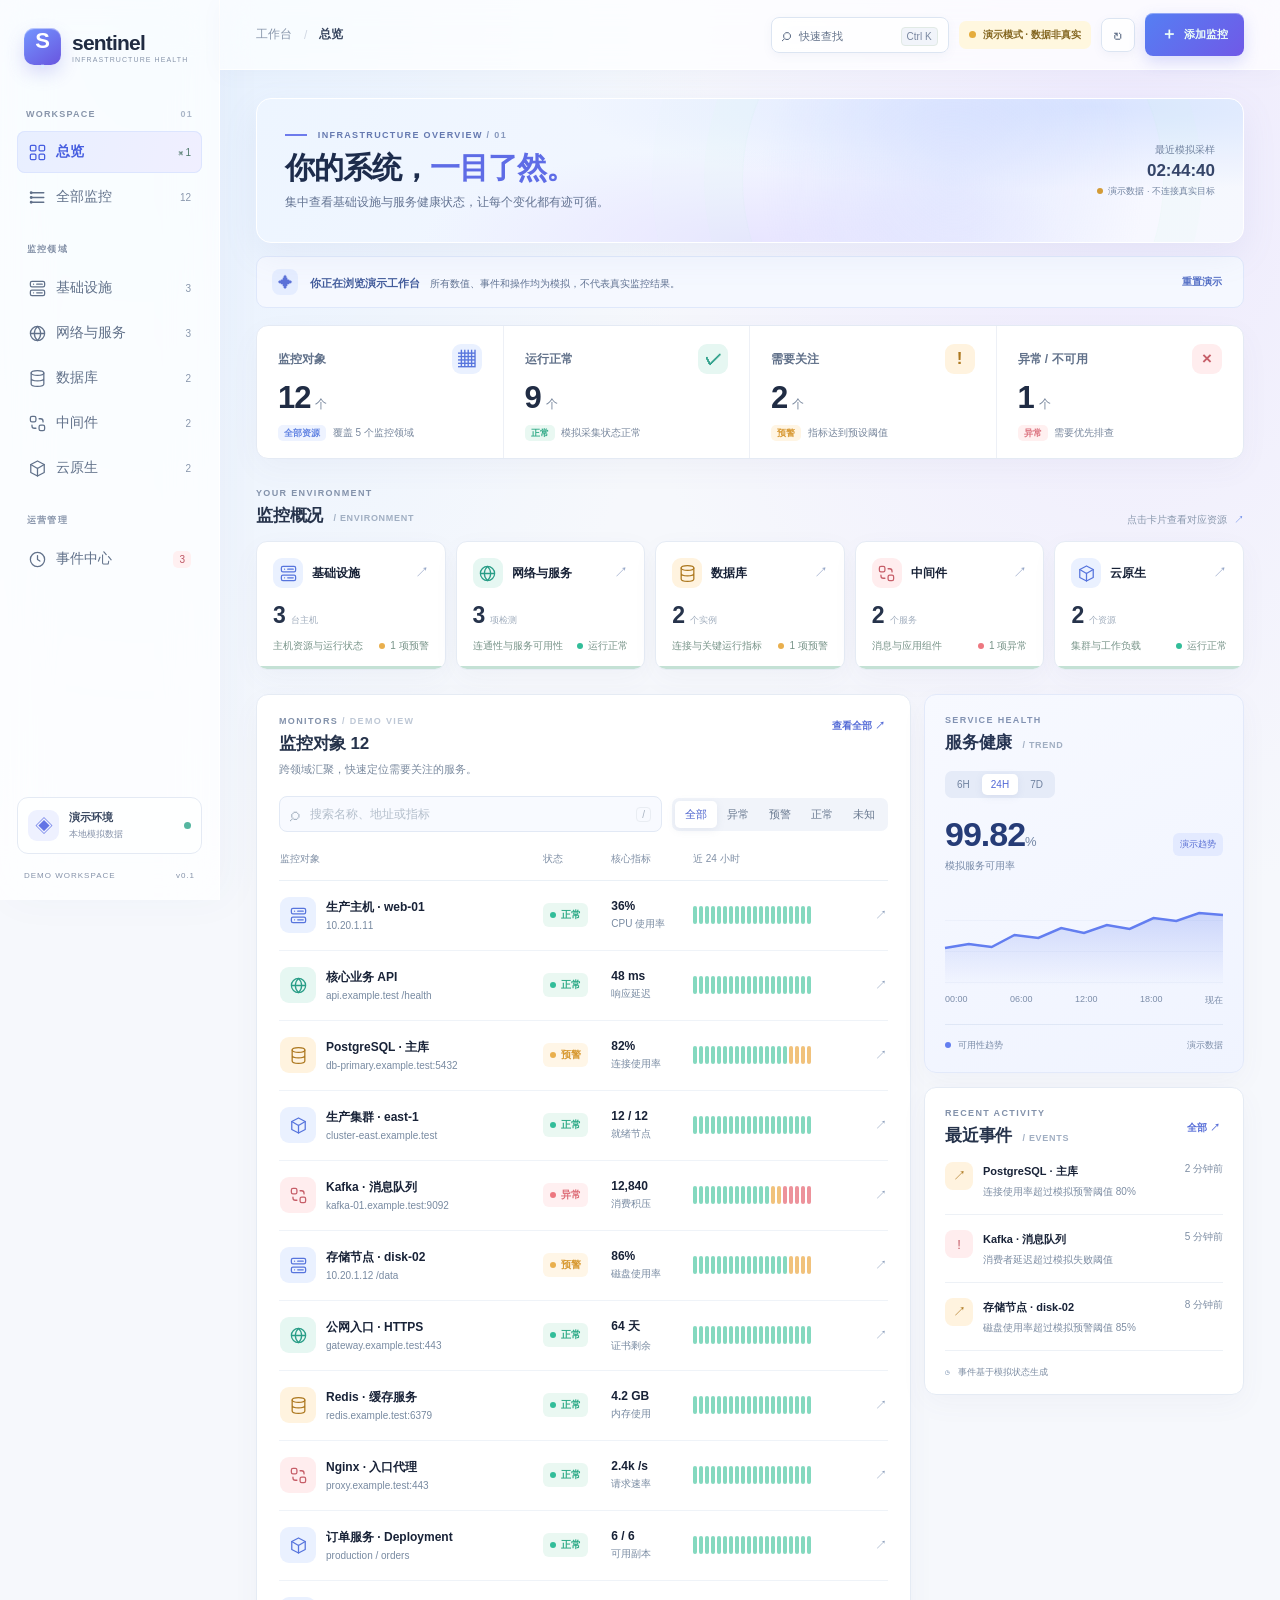
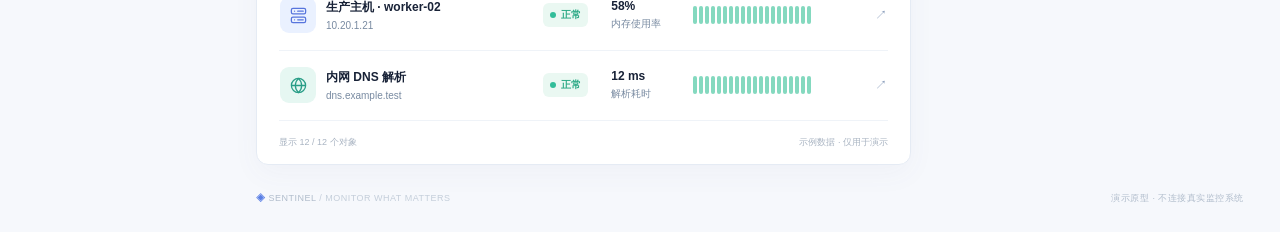
==== commit 4d2b1286: "style: brighten demo with glass inspired navigation" ====
--- a/demo/index.html
+++ b/demo/index.html
@@ -5,7 +5,7 @@
   <meta name="viewport" content="width=device-width,initial-scale=1">
   <meta name="color-scheme" content="light">
   <title>Sentinel · 运维监控工作台演示</title>
-  <link rel="stylesheet" href="style.css">
+  <link rel="stylesheet" href="style.css?v=light-glass-1">
 </head>
 <body>
   <div class="app">
@@ -46,6 +46,6 @@
   <dialog id="add-dialog" class="dialog"><form id="add-form"><div class="dialog-head"><div><p class="section-eyebrow">DEMO ONLY</p><h2>添加模拟监控</h2><p>仅添加到当前浏览器会话，不连接目标或保存至真实配置。</p></div><button type="button" class="close-dialog" data-close="add-dialog" aria-label="关闭">×</button></div><label>监控名称<input name="name" required maxlength="60" placeholder="例如：订单服务"></label><label>监控领域<select name="domain"><option value="host">基础设施</option><option value="network">网络与服务</option><option value="database">数据库</option><option value="middleware">中间件</option><option value="cloud">云原生</option></select></label><label>示例地址<input name="target" required maxlength="100" placeholder="例如：orders.example.test"></label><div class="form-note">添加后将显示“未知”状态，不会执行网络请求。</div><div class="dialog-actions"><button type="button" class="button-secondary" data-close="add-dialog">取消</button><button type="submit" class="add-button">添加模拟对象</button></div></form></dialog>
   <dialog id="command-dialog" class="dialog command-dialog" aria-label="快速查找"><div class="command-wrap"><div class="command-top"><span>⌕</span><input id="command-input" type="search" placeholder="查找监控对象或领域…" aria-label="快速查找"><button type="button" class="close-dialog" data-close="command-dialog" aria-label="关闭">×</button></div><p class="command-caption">模拟数据 · 按名称、地址或领域查找</p><div id="command-results" class="command-results"></div><div class="command-footer"><span>选择结果以查看详情</span><span>ESC 关闭</span></div></div></dialog>
   <div id="toast" class="toast" role="status" aria-live="polite"></div>
-  <script src="app.js"></script>
+  <script src="app.js?v=light-glass-1"></script>
 </body>
 </html>
--- a/demo/style.css
+++ b/demo/style.css
@@ -274,3 +274,23 @@
 .demo-notice{padding:10px}
 .notice-icon{display:none}
 }
+
+/* Bright workspace: translucent navigation above an opaque, readable content layer. */
+:root{--ink:#182237;--muted:#66748d;--line:#e1e8f2;--blue:#526cf1;--paper:#f5f7fc;--font:Inter,"Segoe UI","Microsoft YaHei UI",sans-serif}
+body{background:radial-gradient(ellipse at 12% 0%,#e6f1ff 0,transparent 35%),radial-gradient(ellipse at 88% 8%,#eeeafd 0,transparent 32%),#f6f8fc;color:var(--ink)}
+.sidebar{background:rgba(255,255,255,.76);color:#27344b;border-right:1px solid rgba(255,255,255,.9);box-shadow:8px 0 40px #43558409;backdrop-filter:blur(24px) saturate(160%);-webkit-backdrop-filter:blur(24px) saturate(160%)}
+.brand-icon{background:linear-gradient(145deg,#7396ff,#6955df);color:#fff;box-shadow:0 8px 18px #706de83d,inset 0 1px 1px #ffffff8c}.brand-icon span{color:#dbecff}.brand strong{color:#202b42}.brand small,.workspace-label,.nav-heading{color:#8895ab}.workspace-label span{color:#aab6c8}
+.nav-item{color:#61718a}.nav-item:hover{background:#eef2ff;color:#425dd7}.nav-item.active{color:#465de0;background:linear-gradient(110deg,#e8efff,#f0efff);box-shadow:inset 0 0 0 1px #dce5ff}.nav-item.active:before{background:#6b72ee}.nav-count{color:#8997ad}.event-count{background:#fff0f1;color:#bd5664}
+.environment{background:#fff9;border:1px solid #e4eaf4}.environment strong{color:#384760}.environment small,.sidebar-footer>p{color:#8592a9}.env-icon{background:#eef1ff;color:#6273e5}.env-dot{background:#55b6a0}
+.topbar{position:sticky;top:0;z-index:5;background:rgba(255,255,255,.72);border-bottom:1px solid #ffffffb5;box-shadow:0 4px 20px #7687b00c;backdrop-filter:blur(22px) saturate(160%);-webkit-backdrop-filter:blur(22px) saturate(160%)}
+.breadcrumb{color:#8997ac}.breadcrumb strong{color:#384660}.quick-search,.icon-button{background:#ffffffb8;border:1px solid #dce5f2;color:#64738b;box-shadow:inset 0 1px #fff,0 3px 10px #7285b012}.quick-search:hover,.icon-button:hover{background:#fff;border-color:#bbc9ef}.quick-search kbd{color:#7886a0;background:#f1f4fa}.demo-pill{background:#fff7df;color:#83651f}.add-button{background:linear-gradient(135deg,#557ff3,#7059e7);box-shadow:0 6px 16px #6372e83b,inset 0 1px #ffffff57}.add-button:hover{filter:brightness(1.06)}
+.page-head{background:radial-gradient(ellipse at 85% 5%,#d9e4ff 0,transparent 44%),radial-gradient(ellipse at 50% 100%,#e8e5ff 0,transparent 47%),linear-gradient(120deg,#edf5ff,#f8f8ff);border:1px solid #fff;color:#263452;box-shadow:0 12px 34px #7e91c51a}.page-head:after{background:radial-gradient(circle,#b9c7ff44,transparent 65%)}.page-head .eyebrow{color:#6579b0}.page-head .eyebrow span:last-child{color:#8798bd}.eyebrow-line{background:#6d7bec}.page-head h1{color:#1d2c4c}.page-head h1 em{color:#5e6ce6}.page-head p{color:#647493}.last-update>span,.last-update>small{color:#7183a0}.last-update>strong{color:#354569}.last-update i{background:#d39b36}
+.demo-notice{background:#f5f8ff;border-color:#dfe8fb;color:#627493}.demo-notice strong{color:#445d9c}.notice-icon{background:#e5edff;color:#5c72d8}.demo-notice button{color:#536ec5}
+.summary{background:#fff;border-color:#e4eaf4;box-shadow:0 10px 30px #52658d0b}.summary-card{background:transparent;border-color:#edf0f6}.card-top{color:#61718a}.summary-number strong{color:#202c44}.summary-number small,.summary-card p{color:#78879d}
+.section-eyebrow{color:#8291aa}.section-title h2,.panel h2{color:#26334b}.section-title h2 span,.panel h2>span:not(.count-badge){color:#a0aec2}.muted-note{color:#8998ad}
+.domain-card,.panel{background:#fff;border-color:#e5ebf4;box-shadow:0 9px 28px #52658d0b}.domain-card:hover{border-color:#b9c8f7;box-shadow:0 14px 30px #6478c01a}.domain-card strong,.domain-title,.domain-number{color:#26334b}.domain-card p,.domain-card small{color:#78899f}.domain-arrow{color:#95a6c7}.domain-icon.blue,.asset-icon.blue,.blue{background:#eaf1ff;color:#5775dd}.domain-icon.green,.asset-icon.green,.green{background:#e6f7f2;color:#299d87}.amber{background:#fff3df;color:#ad781f}.red{background:#ffedee;color:#c65e68}
+.panel-head>div>p:last-child:not(.section-eyebrow){color:#79899e}.text-button{color:#566dd7}.search{background:#f8faff;border-color:#e2e9f5}.search:focus-within{border-color:#8ea6f3}.status-tabs{background:#f1f4fa}.status-tabs button{color:#697990}.status-tabs button.selected{color:#4d64ce;background:#fff;box-shadow:0 2px 8px #7080a31f}
+th{color:#8090a6;border-color:#eaf0f6}td{border-color:#eff3f8}tbody tr:hover{background:#f6f8ff}.asset small,.metric-label{color:#788aa1}.row-arrow{color:#8da0bd}
+.health-panel{background:linear-gradient(155deg,#f7f9ff,#f0f4ff);color:#263452;border-color:#e2e9fa}.health-panel .section-eyebrow{color:#8292b2}.health-panel h2{color:#263452}.health-top strong{color:#263c77}.health-top p,.health-top>div>span{color:#7588a7}.health-change{background:#e3eaff;color:#596fd4}.period-tabs{background:#e5ebf8}.period-tabs button{color:#7183a0}.period-tabs button.selected{background:#fff;color:#5269d6;box-shadow:0 2px 7px #8294bb25}.chart{background:repeating-linear-gradient(to bottom,transparent 0,transparent 30px,#a6b8dc35 31px)}.chart-labels,.chart-legend{color:#7c8da9}.chart-legend{border-color:#dfe7f6}.chart-legend i{background:#637ef0}
+.event{border-color:#edf1f6}.event:hover{background:#f6f8ff}.event-body>span,.event time,.activity-footer{color:#7d8da3}.dialog{background:rgba(255,255,255,.96);border:1px solid #fff;box-shadow:0 24px 80px #33426935;backdrop-filter:blur(24px);-webkit-backdrop-filter:blur(24px)}.dialog::backdrop{background:rgba(39,51,78,.3)}.command-result:hover,.command-result:focus-visible{background:#eef2ff}
+@media(prefers-reduced-transparency:reduce){.sidebar,.topbar,.dialog{background:#fff;backdrop-filter:none;-webkit-backdrop-filter:none}}
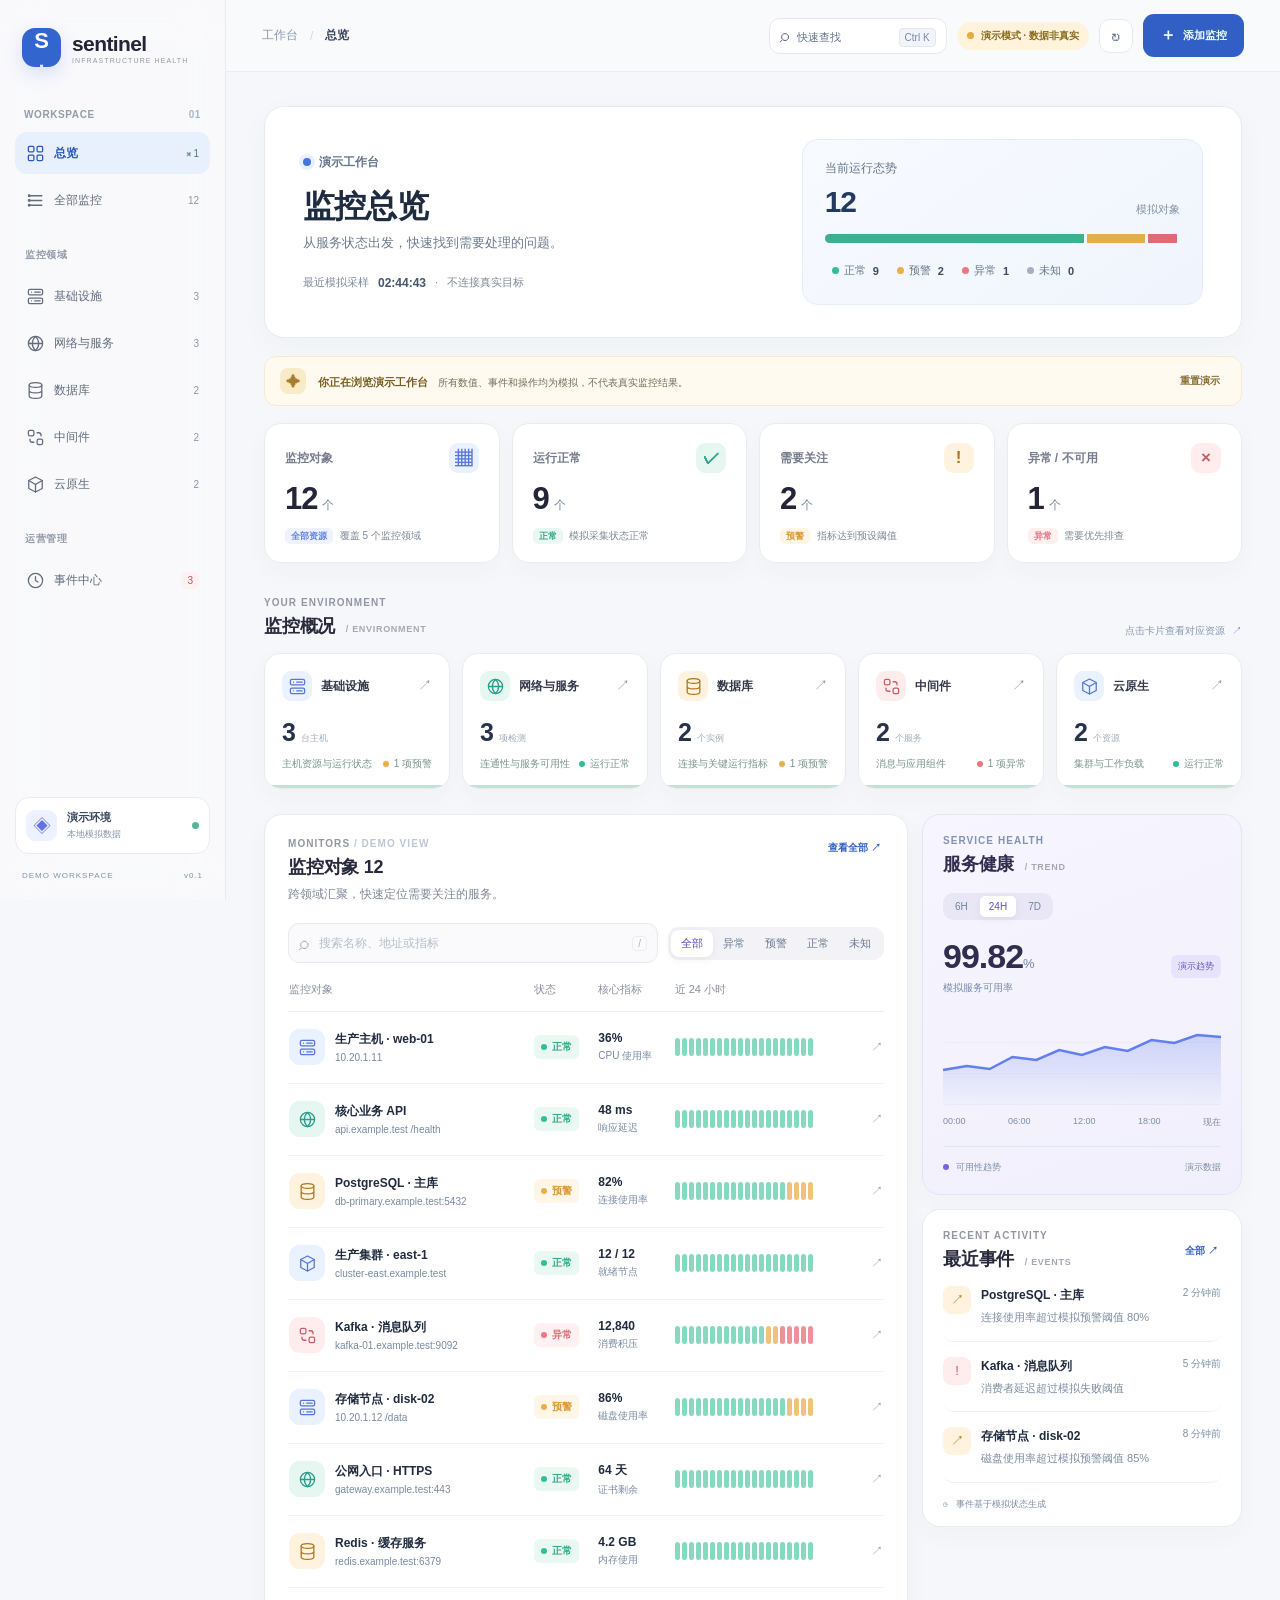
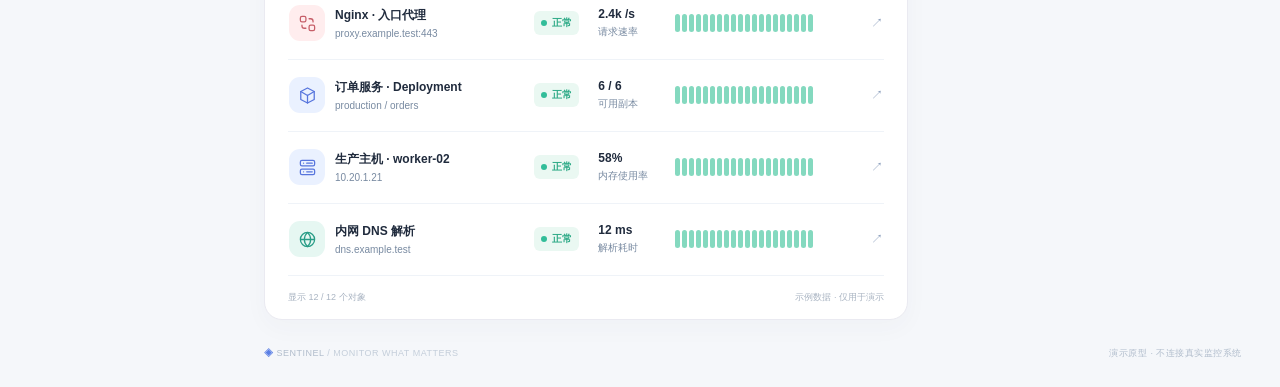
==== commit 78774b4c: "feat: redesign demo overview around monitor status" ====
--- a/demo/index.html
+++ b/demo/index.html
@@ -5,7 +5,7 @@
   <meta name="viewport" content="width=device-width,initial-scale=1">
   <meta name="color-scheme" content="light">
   <title>Sentinel · 运维监控工作台演示</title>
-  <link rel="stylesheet" href="style.css?v=light-glass-1">
+  <link rel="stylesheet" href="style.css?v=signal-workspace-3">
 </head>
 <body>
   <div class="app">
@@ -29,7 +29,7 @@
     <main class="main">
       <header class="topbar"><div class="breadcrumb"><span>工作台</span><span class="crumb-sep">/</span><strong id="breadcrumb">总览</strong></div><div class="top-actions"><button class="quick-search" id="command-open" aria-label="打开快速查找"><span>⌕</span> 快速查找 <kbd>Ctrl K</kbd></button><span class="demo-pill"><i></i>演示模式 · 数据非真实</span><button class="icon-button" id="refresh" title="模拟刷新" aria-label="模拟刷新">↻</button><button class="add-button" id="add-monitor"><span>＋</span> 添加监控</button></div></header>
       <div class="content">
-        <section class="page-head"><div><div class="eyebrow"><span class="eyebrow-line"></span> INFRASTRUCTURE OVERVIEW <span> / 01</span></div><h1 id="page-title">你的系统，<em>一目了然。</em></h1><p id="page-subtitle">集中查看基础设施与服务健康状态，让每个变化都有迹可循。</p></div><div class="last-update"><span>最近模拟采样</span><strong id="last-updated">—</strong><small><i></i> 演示数据 · 不连接真实目标</small></div></section>
+        <section class="page-head"><div class="hero-intro"><div class="hero-kicker"><span></span> 演示工作台</div><h1 id="page-title">监控总览</h1><p id="page-subtitle">从服务状态出发，快速找到需要处理的问题。</p><div class="last-update"><span>最近模拟采样</span><strong id="last-updated">—</strong><small>不连接真实目标</small></div></div><div class="hero-signal"><div class="signal-head"><div><span>当前运行态势</span><strong id="signal-total">—</strong></div><small>模拟对象</small></div><div class="signal-track" aria-hidden="true"><span data-segment="ok"></span><span data-segment="warn"></span><span data-segment="fail"></span><span data-segment="unknown"></span></div><div class="signal-legend" aria-label="按状态查看监控"><button data-signal-filter="ok"><i class="ok-dot"></i>正常 <b id="signal-ok">—</b></button><button data-signal-filter="warn"><i class="warn-dot"></i>预警 <b id="signal-warn">—</b></button><button data-signal-filter="fail"><i class="fail-dot"></i>异常 <b id="signal-fail">—</b></button><button data-signal-filter="unknown"><i class="unknown-dot"></i>未知 <b id="signal-unknown">—</b></button></div></div></section>
         <div class="demo-notice"><span class="notice-icon">✦</span><span><strong>你正在浏览演示工作台</strong><span>所有数值、事件和操作均为模拟，不代表真实监控结果。</span></span><button id="reset-demo">重置演示</button></div>
         <section class="summary" aria-label="模拟监控汇总"><article class="summary-card total"><div class="card-top"><span>监控对象</span><span class="summary-icon blue">▦</span></div><div class="summary-number"><strong id="stat-total">—</strong><small>个</small></div><p><span class="metric-tag blue-tag">全部资源</span> <span id="stat-total-note">覆盖 5 个监控领域</span></p></article><article class="summary-card"><div class="card-top"><span>运行正常</span><span class="summary-icon green">✓</span></div><div class="summary-number"><strong id="stat-ok">—</strong><small>个</small></div><p><span class="metric-tag green-tag">正常</span> 模拟采集状态正常</p></article><article class="summary-card"><div class="card-top"><span>需要关注</span><span class="summary-icon amber">!</span></div><div class="summary-number"><strong id="stat-warn">—</strong><small>个</small></div><p><span class="metric-tag amber-tag">预警</span> 指标达到预设阈值</p></article><article class="summary-card"><div class="card-top"><span>异常 / 不可用</span><span class="summary-icon red">×</span></div><div class="summary-number"><strong id="stat-fail">—</strong><small>个</small></div><p><span class="metric-tag red-tag">异常</span> 需要优先排查</p></article></section>
         <div class="section-title"><div><p class="section-eyebrow">YOUR ENVIRONMENT</p><h2>监控概况 <span> / ENVIRONMENT</span></h2></div><span class="muted-note">点击卡片查看对应资源 <span>↗</span></span></div>
@@ -46,6 +46,6 @@
   <dialog id="add-dialog" class="dialog"><form id="add-form"><div class="dialog-head"><div><p class="section-eyebrow">DEMO ONLY</p><h2>添加模拟监控</h2><p>仅添加到当前浏览器会话，不连接目标或保存至真实配置。</p></div><button type="button" class="close-dialog" data-close="add-dialog" aria-label="关闭">×</button></div><label>监控名称<input name="name" required maxlength="60" placeholder="例如：订单服务"></label><label>监控领域<select name="domain"><option value="host">基础设施</option><option value="network">网络与服务</option><option value="database">数据库</option><option value="middleware">中间件</option><option value="cloud">云原生</option></select></label><label>示例地址<input name="target" required maxlength="100" placeholder="例如：orders.example.test"></label><div class="form-note">添加后将显示“未知”状态，不会执行网络请求。</div><div class="dialog-actions"><button type="button" class="button-secondary" data-close="add-dialog">取消</button><button type="submit" class="add-button">添加模拟对象</button></div></form></dialog>
   <dialog id="command-dialog" class="dialog command-dialog" aria-label="快速查找"><div class="command-wrap"><div class="command-top"><span>⌕</span><input id="command-input" type="search" placeholder="查找监控对象或领域…" aria-label="快速查找"><button type="button" class="close-dialog" data-close="command-dialog" aria-label="关闭">×</button></div><p class="command-caption">模拟数据 · 按名称、地址或领域查找</p><div id="command-results" class="command-results"></div><div class="command-footer"><span>选择结果以查看详情</span><span>ESC 关闭</span></div></div></dialog>
   <div id="toast" class="toast" role="status" aria-live="polite"></div>
-  <script src="app.js?v=light-glass-1"></script>
+  <script src="app.js?v=signal-workspace-3"></script>
 </body>
 </html>
--- a/demo/style.css
+++ b/demo/style.css
@@ -294,3 +294,31 @@
 .health-panel{background:linear-gradient(155deg,#f7f9ff,#f0f4ff);color:#263452;border-color:#e2e9fa}.health-panel .section-eyebrow{color:#8292b2}.health-panel h2{color:#263452}.health-top strong{color:#263c77}.health-top p,.health-top>div>span{color:#7588a7}.health-change{background:#e3eaff;color:#596fd4}.period-tabs{background:#e5ebf8}.period-tabs button{color:#7183a0}.period-tabs button.selected{background:#fff;color:#5269d6;box-shadow:0 2px 7px #8294bb25}.chart{background:repeating-linear-gradient(to bottom,transparent 0,transparent 30px,#a6b8dc35 31px)}.chart-labels,.chart-legend{color:#7c8da9}.chart-legend{border-color:#dfe7f6}.chart-legend i{background:#637ef0}
 .event{border-color:#edf1f6}.event:hover{background:#f6f8ff}.event-body>span,.event time,.activity-footer{color:#7d8da3}.dialog{background:rgba(255,255,255,.96);border:1px solid #fff;box-shadow:0 24px 80px #33426935;backdrop-filter:blur(24px);-webkit-backdrop-filter:blur(24px)}.dialog::backdrop{background:rgba(39,51,78,.3)}.command-result:hover,.command-result:focus-visible{background:#eef2ff}
 @media(prefers-reduced-transparency:reduce){.sidebar,.topbar,.dialog{background:#fff;backdrop-filter:none;-webkit-backdrop-filter:none}}
+
+/* Sentinel workspace: quiet surfaces, expressive light and purposeful motion. */
+:root{--ink:#1f2737;--muted:#667085;--line:#e7e9ef;--blue:#514bd5;--paper:#f7f8fa}
+body{background:#f7f8fa;color:var(--ink)}
+.sidebar{width:226px;background:rgba(250,250,252,.88);border-right:1px solid #e8eaf1;box-shadow:none;padding:28px 15px 20px}
+.brand-icon{width:39px;height:39px;border-radius:13px;background:linear-gradient(145deg,#5546df,#8373ef);box-shadow:0 8px 20px #6f5ce533}.brand strong{letter-spacing:-.6px;color:#222437}.brand small{color:#9298a6}
+.workspace-label,.nav-heading{font-size:10px;color:#949ba9;letter-spacing:.6px}.workspace-label{margin-top:42px}.nav{gap:5px}.nav-item{height:42px;border-radius:12px;color:#626c7d;font-size:12px}.nav-item.active{background:#eeedfa;color:#554bc5;box-shadow:none}.nav-item:hover{background:#f0eff8;color:#5048b8}.nav-item.active:before{display:none}.nav-count{font-size:10px}.environment{border-radius:14px;background:#fff;border-color:#eaebf0}
+.topbar{height:72px;background:rgba(250,250,252,.82);border-bottom:1px solid #ececf2;box-shadow:none}.breadcrumb{font-size:12px}.quick-search,.icon-button{border-radius:11px;box-shadow:none;background:#fff;border-color:#e7e8ee}.quick-search{min-width:178px}.add-button{border-radius:11px;background:#292b3b;box-shadow:none;padding:11px 17px}.add-button:hover{background:#514bc8;filter:none}.demo-pill{border-radius:20px;background:#fff3dc;color:#88691c}
+.content{max-width:1560px;padding:34px 38px 0}.page-head{min-height:190px;margin-bottom:18px;padding:30px 32px;border:1px solid #e8e6f6;border-radius:20px;background:radial-gradient(ellipse at 84% 38%,#d9d3ff 0,transparent 29%),radial-gradient(ellipse at 68% 5%,#e6dafa 0,transparent 29%),linear-gradient(112deg,#fff 0%,#f5f3ff 62%,#e9e7ff 100%);box-shadow:0 18px 50px #5550a00a}.page-head:after{width:230px;height:230px;right:15%;top:-70px;background:radial-gradient(circle at 32% 30%,#fff8,#fff0 65%);border:1px solid #ffffff91;border-radius:50%}.page-head h1{font-size:34px;letter-spacing:-1.4px;color:#25243a}.page-head h1 em{color:#5b50d2}.page-head p{font-size:13px;color:#70758b}.page-head .eyebrow{font-size:10px;color:#78719f}.eyebrow-line{background:#7666df}.last-update{position:relative;z-index:1;padding:14px 17px;text-align:left;border:1px solid #ffffffdb;border-radius:15px;background:#ffffffa6;box-shadow:0 8px 24px #7770b512;backdrop-filter:blur(18px)}.last-update>span,.last-update>small{color:#757b92}.last-update>strong{color:#393851;font-size:16px}
+.demo-notice{border-radius:12px;background:#fffaf0;border-color:#f5ead1;color:#766d58;padding:11px 15px}.demo-notice strong{color:#785e22}.notice-icon{background:#f9eac8;color:#a97d2e}.demo-notice button{color:#846a2f}
+.summary{gap:12px;background:none;border:0;box-shadow:none;overflow:visible}.summary-card{position:relative;overflow:hidden;min-height:125px;padding:19px 20px;background:#fff;border:1px solid #ebeaf1!important;border-radius:17px;box-shadow:0 8px 24px #35345008;transition:transform .25s ease,border-color .25s ease,box-shadow .25s ease}.summary-card::after,.domain-card::after{content:"";position:absolute;inset:0;pointer-events:none;background:radial-gradient(230px circle at var(--light-x,50%) var(--light-y,50%),#8b78f015,transparent 68%);opacity:0;transition:opacity .25s}.summary-card:hover::after,.domain-card:hover::after{opacity:1}.summary-card:hover{transform:translateY(-3px);border-color:#d6d1f3!important;box-shadow:0 15px 34px #514b9a12}.card-top{font-size:12px;color:#747c8d}.summary-number{margin:8px 0 12px}.summary-number strong{font-size:31px;letter-spacing:-1px;color:#242538}.summary-card p{font-size:10px;color:#7d8795}
+.section-title{margin:34px 0 15px}.section-eyebrow{color:#9296a4;font-size:10px;letter-spacing:1.05px}.section-title h2,.panel h2{font-size:18px;color:#282a3c}.section-title h2 span,.panel h2>span:not(.count-badge){color:#a5a8b4}.domain-grid{gap:12px}.domain-card{position:relative;overflow:hidden;padding:17px;border-radius:16px;background:#fff;border:1px solid #ebeaf1;box-shadow:0 8px 24px #35345008;transition:transform .25s ease,border-color .25s ease,box-shadow .25s ease}.domain-card:hover{transform:translateY(-4px);border-color:#d4cff3;box-shadow:0 16px 30px #514b9a14}.domain-name{font-size:12px;color:#36394a}.domain-numbers{margin-top:19px}.domain-numbers strong{font-size:25px}.domain-bottom{font-size:10px;line-height:1.4}.domain-arrow{transition:transform .2s;color:#9999aa}.domain-card:hover .domain-arrow{transform:translate(3px,-3px)}
+.work-grid{grid-template-columns:minmax(0,1fr) 320px;gap:14px;margin-top:25px}.panel{border-radius:18px;border-color:#eaeaf1;box-shadow:0 8px 24px #35345008}.monitor-panel{padding:23px 23px 0}.panel-head>div>p:last-child:not(.section-eyebrow){font-size:12px;color:#808798}.toolbar{margin-top:20px}.search{height:40px;border-radius:11px;background:#fafafd;border-color:#e9eaf0}.search input{font-size:12px}.status-tabs{border-radius:11px;background:#f3f3f7}.status-tabs button{font-size:11px;border-radius:8px}.status-tabs button.selected{color:#554bc5}.text-button{color:#6257cd}th{font-size:11px;color:#8a91a0}td{height:72px}.asset strong{font-size:12px}.asset small{font-size:10px}.asset-icon{border-radius:11px}.heartbeat i{width:5px;border-radius:3px}.health-panel{background:linear-gradient(160deg,#f7f5ff,#f0effb);border-color:#e6e3f5}.health-panel h2,.health-top strong{color:#302d4f}.health-change{background:#e7e3fb;color:#6458bd}.period-tabs{background:#e9e7f5;border-radius:10px}.period-tabs button.selected{color:#5b50c5}.chart-legend i{background:#7765df}.activity-panel{background:#fff}.event{border-radius:10px}.event:hover{background:#f8f7fe}.event-body strong{font-size:12px}.event-body>span{font-size:11px}.dialog{border-radius:20px}.dialog::backdrop{background:#25233566}
+button:focus-visible,input:focus-visible,select:focus-visible,[role=button]:focus-visible{outline:3px solid #8679e8;outline-offset:3px}
+@media(max-width:1100px){.sidebar{width:190px}.domain-grid{grid-template-columns:repeat(3,minmax(0,1fr))}.work-grid{grid-template-columns:minmax(0,1fr) 280px}}
+@media(max-width:850px){.sidebar{width:64px}.content{padding:25px 20px 0}.work-grid{grid-template-columns:1fr}.summary{grid-template-columns:repeat(2,minmax(0,1fr))}.right-column{grid-template-columns:1fr 1fr}.quick-search{min-width:36px}}
+@media(max-width:560px){.sidebar{width:54px}.content{padding:20px 14px 0}.page-head{min-height:0;padding:23px 19px}.page-head h1{font-size:25px}.last-update{display:inline-flex;gap:8px;margin-top:18px;padding:9px 11px}.last-update>strong{margin:0}.domain-grid{grid-template-columns:repeat(2,minmax(0,1fr))}.right-column{grid-template-columns:1fr}.summary-card{padding:15px;min-height:110px}.summary-number strong{font-size:26px}.domain-card{padding:13px}}
+@media(prefers-reduced-motion:reduce){.summary-card,.domain-card,.domain-arrow{transition:none}.summary-card:hover,.domain-card:hover,.domain-card:hover .domain-arrow{transform:none}}
+@media(max-width:850px){.nav-item{font-size:0}.nav-symbol{font-size:19px}.breadcrumb{white-space:nowrap}}
+@media(max-width:560px){.breadcrumb>span,.crumb-sep{display:none}.topbar{gap:6px}.top-actions{gap:5px}.add-button{white-space:nowrap}.last-update{flex-wrap:wrap;white-space:normal}}
+/* Operational overview: state first, decoration second. */
+:root{--ink:#202b3d;--muted:#667489;--paper:#f5f7fa;--line:#e5eaf0;--blue:#3466d5}
+body{background:#f5f7fa}.brand-icon{background:#3265cd;box-shadow:0 7px 18px #3466d52b}.nav-item.active{color:#2759bf;background:#e8effd}.add-button{background:#315fc6}.add-button:hover{background:#244fab}.text-button{color:#315fc6}
+.page-head{display:grid;grid-template-columns:minmax(0,1fr) minmax(310px,.86fr);gap:32px;align-items:center;min-height:220px;padding:32px 38px;background:#fff;border:1px solid #e6eaf1;border-radius:20px;box-shadow:0 8px 30px #263e6608}.page-head:after{display:none}.hero-intro{min-width:0}.hero-kicker{display:flex;align-items:center;gap:8px;color:#65758a;font-size:12px;font-weight:600}.hero-kicker>span{width:8px;height:8px;border-radius:50%;background:#4375df;box-shadow:0 0 0 4px #eaf0ff}.page-head h1{margin:17px 0 9px;font-size:32px;letter-spacing:-.8px;color:#1f2c40}.page-head p{font-size:13px;color:#6b7a8e}.last-update{display:flex;align-items:center;gap:9px;margin-top:23px;padding:0;border:0;background:none;box-shadow:none;backdrop-filter:none}.last-update>span,.last-update>small{font-size:11px;color:#7d8999}.last-update>strong{font-size:12px;color:#45566d;margin:0}.last-update>small:before{content:'·';margin-right:9px}
+.hero-signal{border:1px solid #e5ecf8;border-radius:16px;background:linear-gradient(145deg,#f7faff,#f0f5fd);padding:20px 22px}.signal-head{display:flex;justify-content:space-between;align-items:end}.signal-head span{display:block;color:#64748b;font-size:12px}.signal-head strong{display:block;font-size:30px;line-height:1;margin-top:10px;color:#243b61;letter-spacing:-1px}.signal-head small{color:#8492a4;font-size:11px}.signal-track{display:flex;gap:3px;height:9px;margin:17px 0 14px;overflow:hidden;border-radius:6px}.signal-track span{min-width:0;transition:flex-grow .45s ease}.signal-track [data-segment=ok]{background:#40ae91}.signal-track [data-segment=warn]{background:#e5ad4f}.signal-track [data-segment=fail]{background:#db6d76}.signal-track [data-segment=unknown]{background:#a7b4c6}.signal-legend{display:flex;gap:4px;flex-wrap:wrap}.signal-legend button{display:inline-flex;align-items:center;gap:5px;border:0;border-radius:8px;padding:6px 7px;background:transparent;color:#65768b;font-size:11px;transition:background .18s,color .18s}.signal-legend button:hover,.signal-legend button:focus-visible{background:#fff;color:#2b4f92}.signal-legend button i{width:7px;height:7px;border-radius:50%}.signal-legend button b{color:#3b4d67;margin-left:2px}.summary-card:hover,.domain-card:hover{transform:none}.summary-card::after,.domain-card::after{display:none}.page-head,.summary,.domain-grid,.work-grid{animation:none}.domain-card:hover .domain-arrow{transform:translateX(3px)}
+@media(max-width:850px){.page-head{grid-template-columns:1fr;gap:20px;padding:25px}.hero-signal{padding:17px}.last-update{margin-top:15px}}
+@media(max-width:560px){.page-head{display:grid;padding:20px;gap:16px}.page-head h1{font-size:26px}.last-update{display:flex}.hero-signal{padding:15px}.signal-legend{justify-content:space-between}.signal-legend button{padding:6px 3px}}
+@media(prefers-reduced-motion:reduce){.signal-track span{transition:none}}
